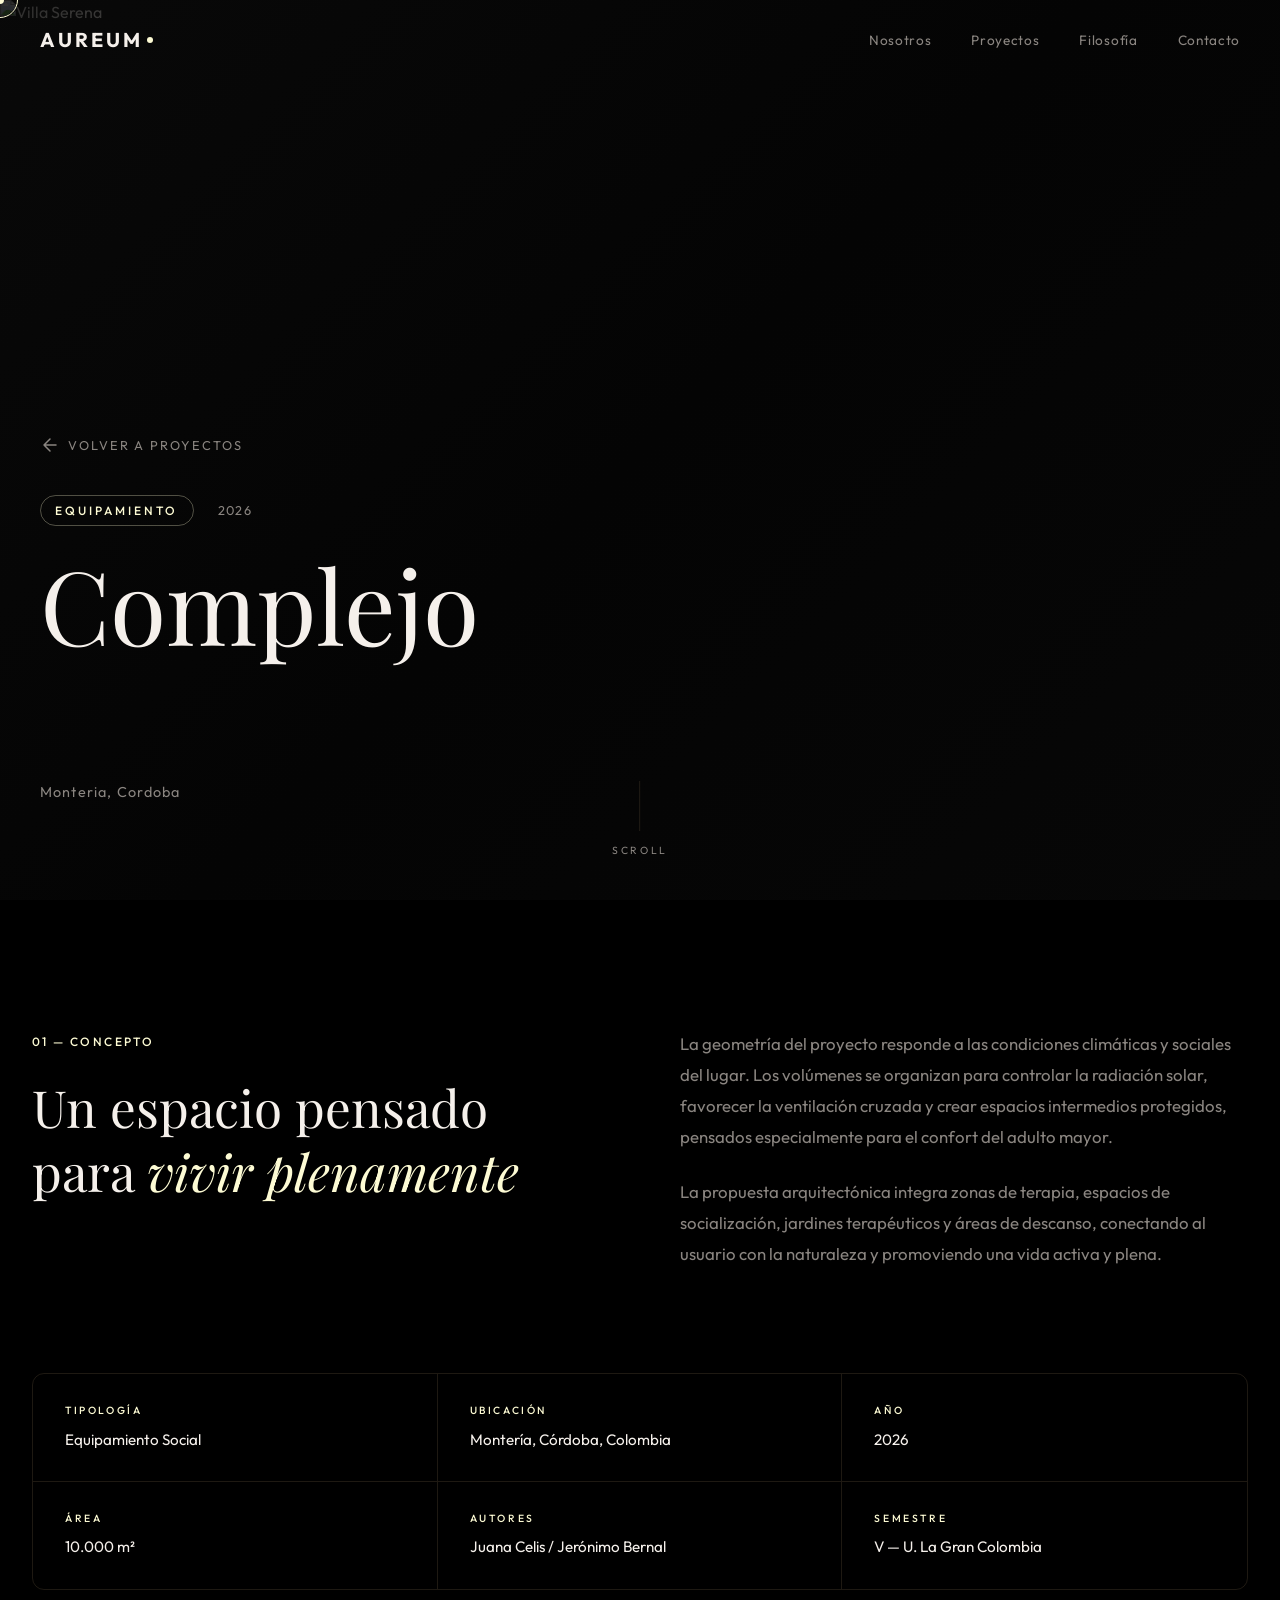
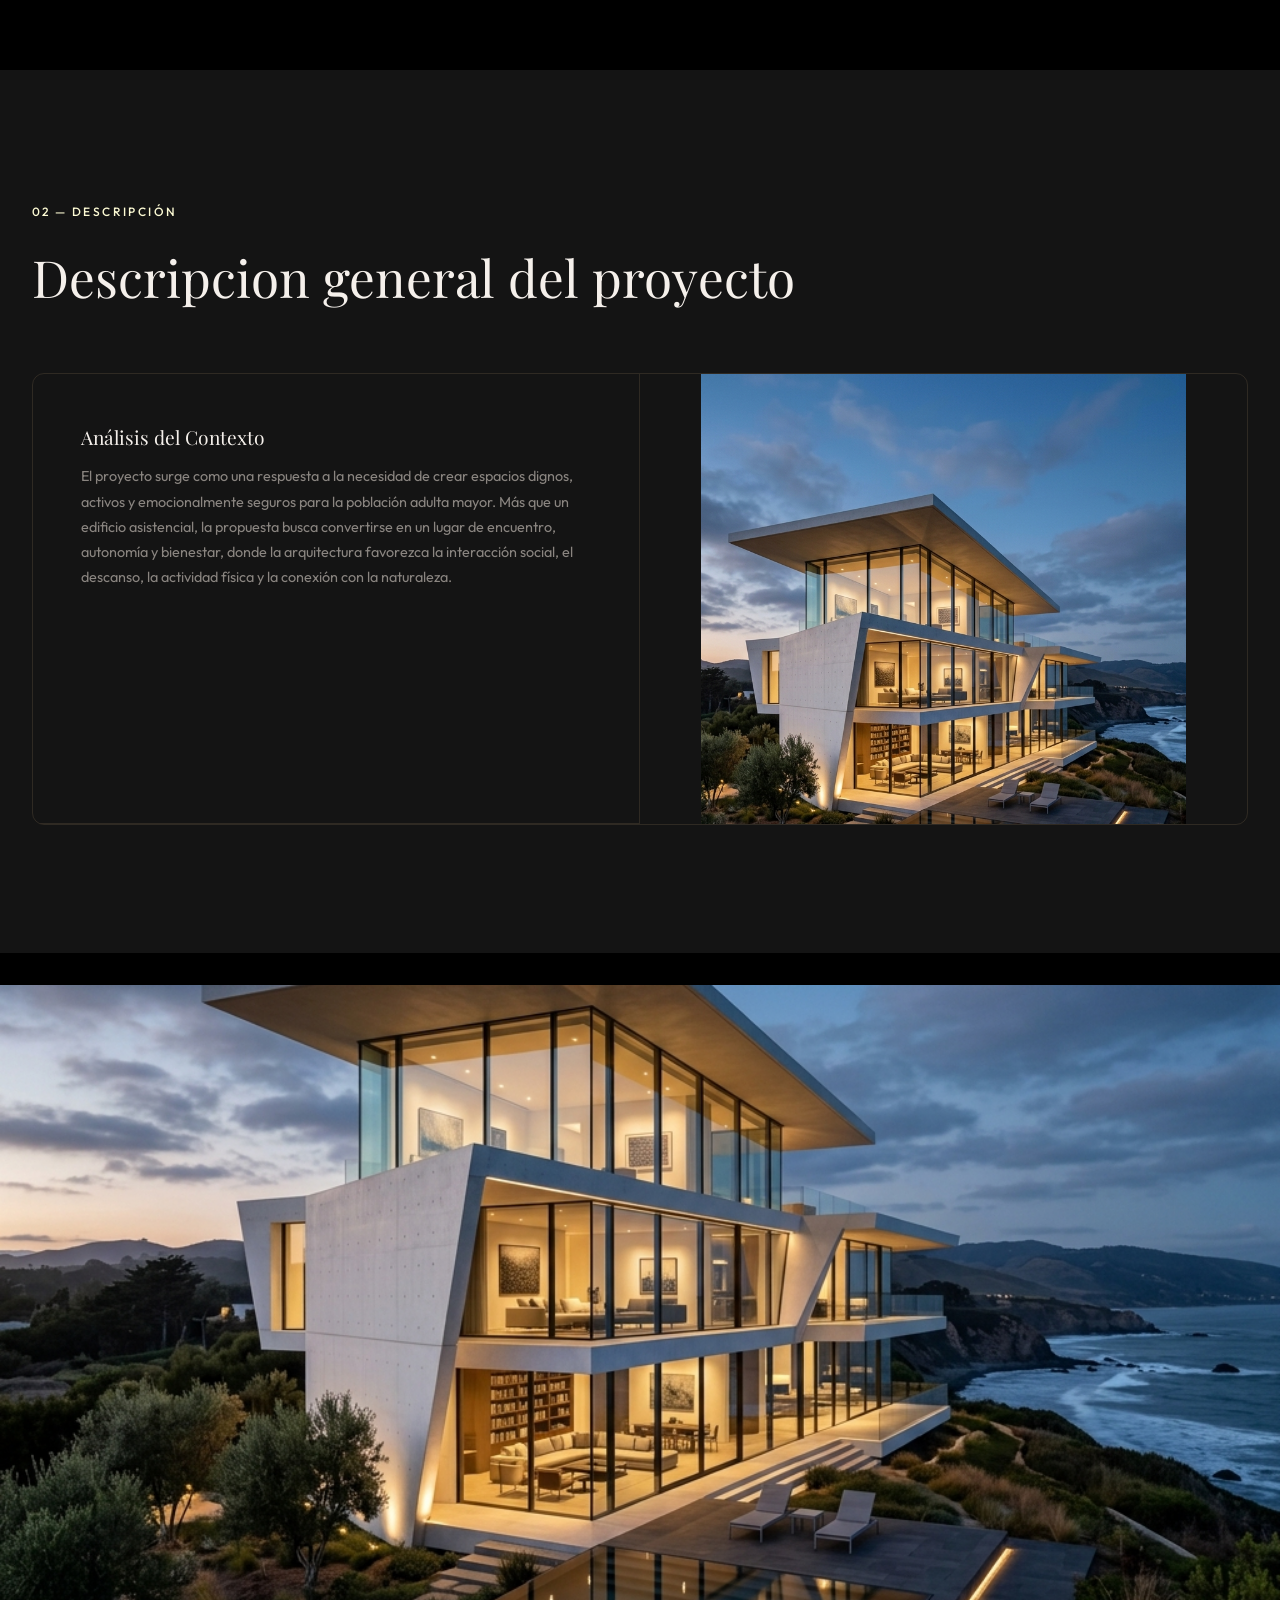
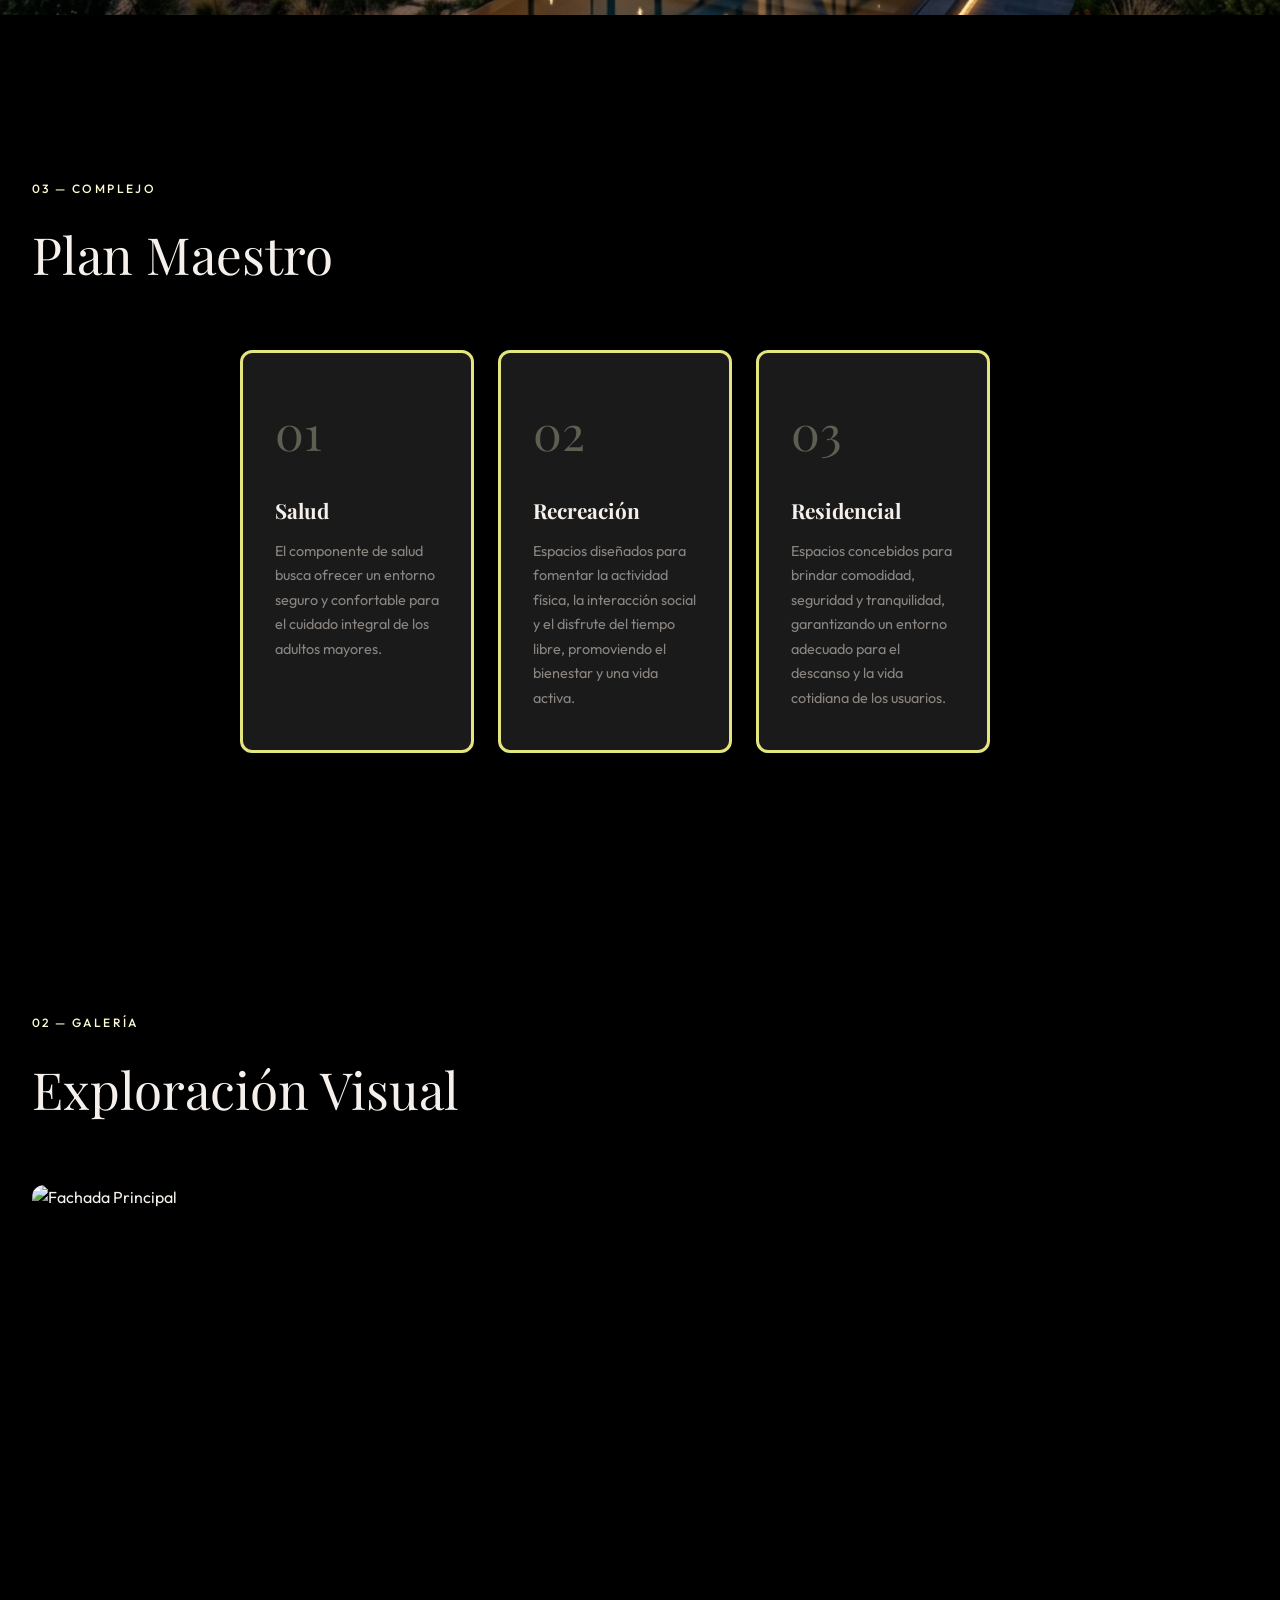
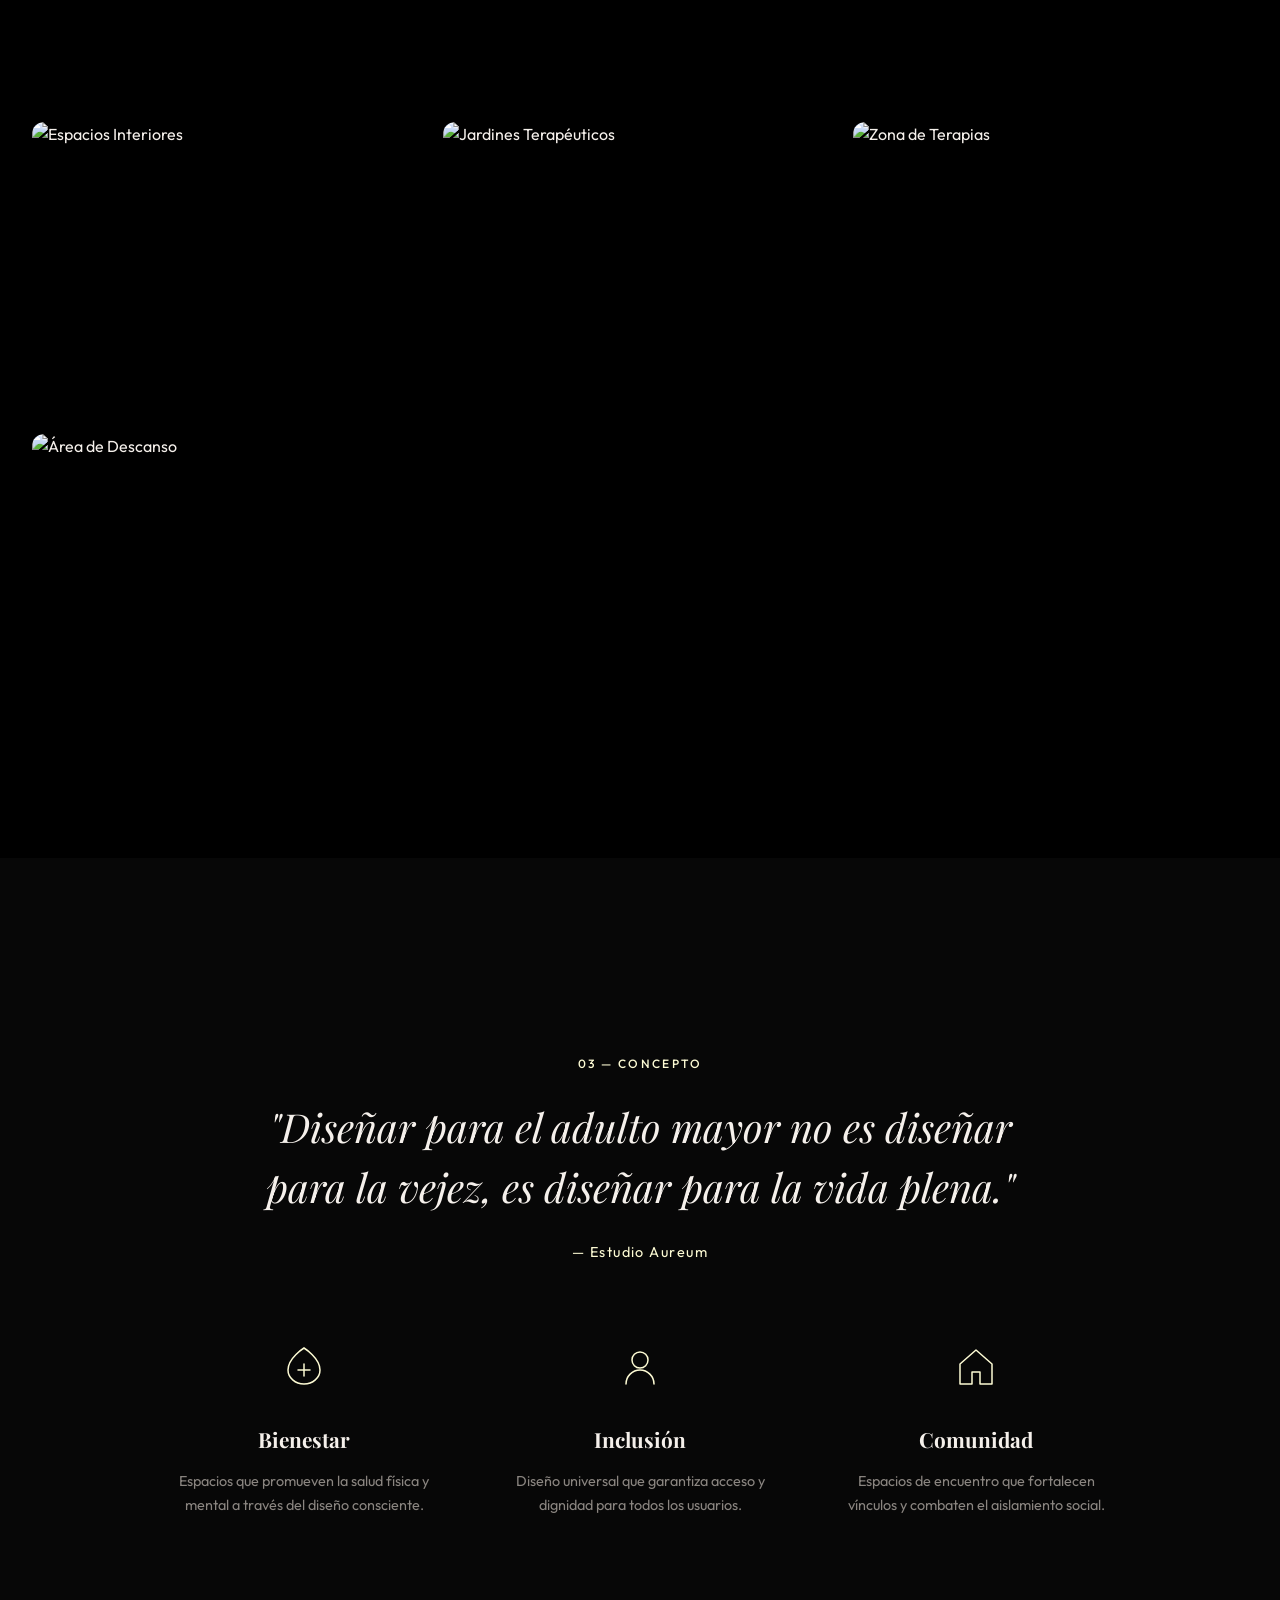
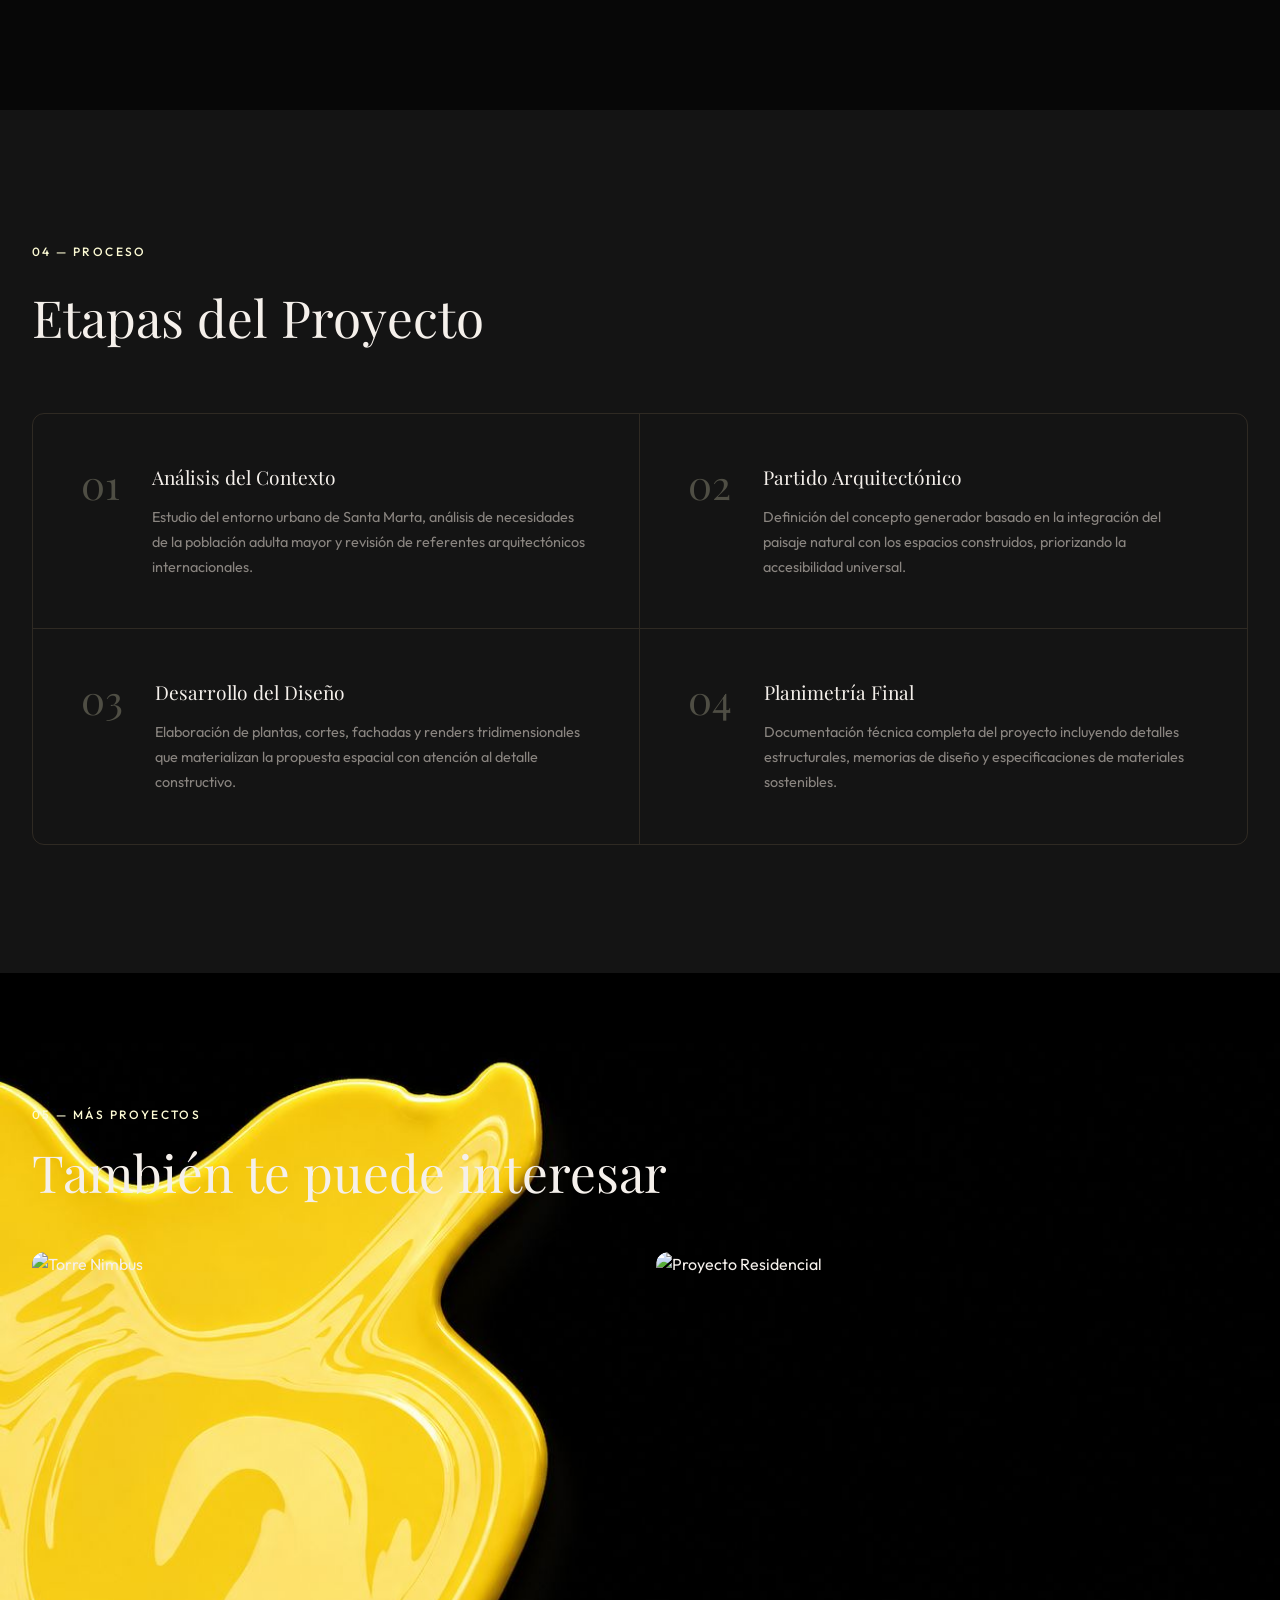
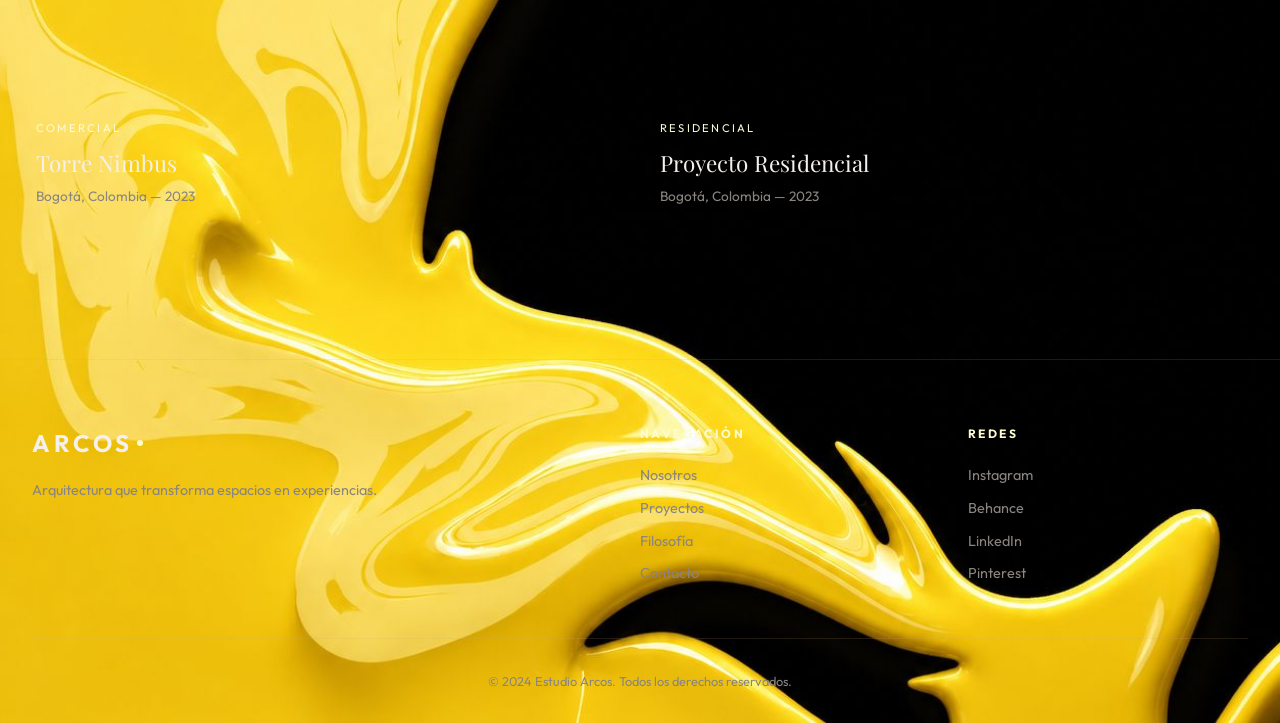
==== proyecto-adulto-mayor.html @ 73c012fa "Se actualizo el portafolio" ====
<!DOCTYPE html>
<html lang="es">

<head>
    <meta charset="UTF-8">
    <meta name="viewport" content="width=device-width, initial-scale=1.0">
    <meta name="description"
        content="AUREUM — Complejo para el Adulto Mayor en Santa Marta, Colombia. Un proyecto de equipamiento que integra bienestar, terapia y calidad de vida.">
    <title>Complejo Para EL Adulto Mayor</title>
    <link rel="preconnect" href="https://fonts.googleapis.com">
    <link rel="preconnect" href="https://fonts.gstatic.com" crossorigin>
    <link
        href="https://fonts.googleapis.com/css2?family=Outfit:wght@300;400;500;600;700&family=Playfair+Display:ital,wght@0,400;0,700;1,400&display=swap"
        rel="stylesheet">
    <link rel="stylesheet" href="styles.css">
    <link rel="stylesheet" href="project-page.css">
</head>

<body>

    <!-- Cursor personalizado -->
    <div class="cursor" id="cursor"></div>
    <div class="cursor-follower" id="cursor-follower"></div>

    <!-- Loader -->
    <div class="loader" id="loader">
        <div class="loader-inner">
            <div class="loader-line"></div>
            <span class="loader-text">AUREUM</span>
        </div>
    </div>

    <!-- Navegación -->
    <nav class="navbar" id="navbar">
        <a href="index.html" class="nav-logo">
            <span class="logo-text">AUREUM</span>
            <span class="logo-dot"></span>
        </a>
        <ul class="nav-links">
            <li><a href="index.html#about" class="nav-link">Nosotros</a></li>
            <li><a href="index.html#projects" class="nav-link">Proyectos</a></li>
            <li><a href="index.html#philosophy" class="nav-link">Filosofía</a></li>
            <li><a href="index.html#contact" class="nav-link">Contacto</a></li>
        </ul>
        <button class="nav-menu-btn" id="menu-btn" aria-label="Abrir menú">
            <span></span>
            <span></span>
            <span></span>
        </button>
    </nav>

    <!-- Menú móvil -->
    <div class="mobile-menu" id="mobile-menu">
        <ul class="mobile-links">
            <li><a href="index.html#about" class="mobile-link">Nosotros</a></li>
            <li><a href="index.html#projects" class="mobile-link">Proyectos</a></li>
            <li><a href="index.html#philosophy" class="mobile-link">Filosofía</a></li>
            <li><a href="index.html#contact" class="mobile-link">Contacto</a></li>
        </ul>
    </div>

    <!-- Project Hero -->
    <section class="project-hero">
        <div class="project-hero-bg">
            <img src="https://images.unsplash.com/photo-1600585154340-be6161a56a0c?w=1920&q=80" alt="Villa Serena"
                class="project-hero-img">
            <div class="project-hero-overlay"></div>
        </div>
        <div class="project-hero-content">
            <a href="index.html#projects" class="project-back-link anim-reveal">
                <svg width="20" height="20" viewBox="0 0 20 20" fill="none">
                    <path d="M16 10H4M4 10L10 4M4 10L10 16" stroke="currentColor" stroke-width="1.5"
                        stroke-linecap="round" stroke-linejoin="round" />
                </svg>
                Volver a Proyectos
            </a>
            <div class="project-hero-meta anim-reveal">
                <span class="project-hero-category">Equipamiento</span>
                <span class="project-hero-year">2026</span>
            </div>
            <h1 class="project-hero-title">
                <span class="anim-reveal-word">Complejo</span>
                <span class="anim-reveal-word italic">Para el</span>
                <span class="anim-reveal-word italic">Adulto Mayor</span>
            </h1>
            <p class="project-hero-location anim-reveal">Monteria, Cordoba</p>
        </div>
        <div class="hero-scroll-indicator">
            <div class="scroll-line"></div>
            <span>Scroll</span>
        </div>
    </section>

    <!-- Project Overview -->
    <section class="project-overview">
        <div class="container">
            <div class="project-overview-grid">
                <div class="project-overview-left anim-slide-up">
                    <span class="section-tag">01 — Concepto</span>
                    <h2 class="section-title">Un espacio pensado para <em>vivir plenamente</em></h2>
                </div>
                <div class="project-overview-right anim-slide-up">
                    <p class="project-desc">
                        La geometría del proyecto responde a las condiciones climáticas y sociales del lugar.
                        Los volúmenes se organizan para controlar la radiación solar,
                        favorecer la ventilación cruzada y crear espacios intermedios protegidos,
                        pensados especialmente para el confort del adulto mayor.
                    </p>
                    <p class="project-desc">
                        La propuesta arquitectónica integra zonas de terapia, espacios de socialización,
                        jardines terapéuticos y áreas de descanso, conectando al usuario con la naturaleza
                        y promoviendo una vida activa y plena.
                    </p>
                </div>
            </div>

            <!-- Project Data -->
            <div class="project-data anim-slide-up">
                <div class="project-data-item">
                    <span class="project-data-label">Tipología</span>
                    <span class="project-data-value">Equipamiento Social</span>
                </div>
                <div class="project-data-item">
                    <span class="project-data-label">Ubicación</span>
                    <span class="project-data-value">Montería, Córdoba, Colombia</span>
                </div>
                <div class="project-data-item">
                    <span class="project-data-label">Año</span>
                    <span class="project-data-value">2026</span>
                </div>
                <div class="project-data-item">
                    <span class="project-data-label">Área</span>
                    <span class="project-data-value">10.000 m²</span>
                </div>
                <div class="project-data-item">
                    <span class="project-data-label">Autores</span>
                    <span class="project-data-value">Juana Celis / Jerónimo Bernal</span>
                </div>
                <div class="project-data-item">
                    <span class="project-data-label">Semestre</span>
                    <span class="project-data-value">V — U. La Gran Colombia</span>
                </div>
            </div>
        </div>
    </section>

    <!-- Descripcion general del proyecto -->
    <section class="project-process">
        <div class="container">
            <span class="section-tag anim-slide-up">02 — Descripción</span>
            <h2 class="section-title anim-slide-up">Descripcion general del proyecto</h2>
            <div class="process-timeline">
                <div class="process-step anim-slide-up">
                    <div class="process-step-content">
                        <h3>Análisis del Contexto</h3>
                        <p>El proyecto surge como una respuesta a la necesidad de crear espacios dignos,
                            activos y emocionalmente seguros para la población adulta mayor. Más que un edificio
                            asistencial,
                            la propuesta busca convertirse en un lugar de encuentro, autonomía y bienestar,
                            donde la arquitectura favorezca la interacción social, el descanso,
                            la actividad física y la conexión con la naturaleza.</p>
                    </div>
                </div>
                <section class="project-fullwidth anim-scale-in" style="width: 80%; height: 450px; margin: auto;">
                    <img src="img/hero.png" alt="Villa Serena — Vista General" class="project-fullwidth-img">
                </section>
            </div>
    </section>

    <!-- Main Project Image -->
    <section class="project-fullwidth anim-scale-in">
        <img src="img/hero.png" alt="Villa Serena — Vista General" class="project-fullwidth-img">
    </section>

     <!-- Horizontal Scroll Showcase -->
    <section class="showcase" id="showcase">
        <div class="container">
            <span class="section-tag anim-slide-up">03 — Complejo</span>
            <h2 class="section-title anim-slide-up">Plan Maestro</h2>
        </div>
        <div class="showcase-track">
            <div class="showcase-card anim-slide-up">
                <div class="showcase-number">01</div>
                <h3>Salud</h3>
                <p>El componente de salud busca ofrecer un entorno seguro y confortable para el cuidado integral de los adultos mayores.</p>
            </div>
            <div class="showcase-card anim-slide-up">
                <div class="showcase-number">02</div>
                <h3>Recreación</h3>
                <p>Espacios diseñados para fomentar la actividad física, la interacción social y el disfrute del tiempo libre, promoviendo el bienestar y una vida activa.</p>
            </div>
            <div class="showcase-card anim-slide-up">
                <div class="showcase-number">03</div>
                <h3>Residencial</h3>
                <p>Espacios concebidos para brindar comodidad, seguridad y tranquilidad, garantizando un entorno adecuado para el descanso y la vida cotidiana de los usuarios.</p>
            </div>
        </div>
    </section>

    <!-- Project Gallery -->
    <section class="project-gallery">
        <div class="container">
            <span class="section-tag anim-slide-up">02 — Galería</span>
            <h2 class="section-title anim-slide-up">Exploración Visual</h2>
        </div>
        <div class="gallery-grid">
            <div class="gallery-item gallery-item--wide anim-scale-in">
                <img src="https://images.unsplash.com/photo-1600585154340-be6161a56a0c?w=1200&q=80"
                    alt="Fachada Principal" loading="lazy">
                <div class="gallery-caption">Fachada Principal</div>
            </div>
            <div class="gallery-item anim-scale-in">
                <img src="https://images.unsplash.com/photo-1586023492125-27b2c045efd7?w=800&q=80"
                    alt="Espacios Interiores" loading="lazy">
                <div class="gallery-caption">Espacios Interiores</div>
            </div>
            <div class="gallery-item anim-scale-in">
                <img src="https://images.unsplash.com/photo-1565182999561-18d7dc61c393?w=800&q=80"
                    alt="Jardines Terapéuticos" loading="lazy">
                <div class="gallery-caption">Jardines Terapéuticos</div>
            </div>
            <div class="gallery-item anim-scale-in">
                <img src="https://images.unsplash.com/photo-1618221195710-dd6b41faaea6?w=800&q=80"
                    alt="Zona de Terapias" loading="lazy">
                <div class="gallery-caption">Zona de Terapias</div>
            </div>
            <div class="gallery-item anim-scale-in">
                <img src="https://images.unsplash.com/photo-1512917774080-9991f1c4c750?w=800&q=80"
                    alt="Área de Descanso" loading="lazy">
                <div class="gallery-caption">Área de Descanso</div>
            </div>
        </div>
    </section>

    <!-- Project Philosophy -->
    <section class="project-philosophy">
        <div class="parallax-bg">
            <img src="https://images.unsplash.com/photo-1600607687939-ce8a6c25118c?w=1600&q=80"
                alt="Ambiente arquitectónico" class="parallax-img">
        </div>
        <div class="philosophy-overlay"></div>
        <div class="container philosophy-content">
            <span class="section-tag light anim-slide-up">03 — Concepto</span>
            <blockquote class="philosophy-quote anim-slide-up">
                "Diseñar para el adulto mayor no es diseñar para la vejez, es diseñar para la <em>vida plena</em>."
            </blockquote>
            <p class="philosophy-author anim-slide-up">— Estudio Aureum</p>

            <div class="philosophy-pillars">
                <div class="pillar anim-slide-up">
                    <div class="pillar-icon">
                        <svg width="48" height="48" viewBox="0 0 48 48" fill="none" xmlns="http://www.w3.org/2000/svg">
                            <path d="M24 4C24 4 8 14 8 26C8 33.7 15.2 40 24 40C32.8 40 40 33.7 40 26C40 14 24 4 24 4Z"
                                stroke="currentColor" stroke-width="1.5" />
                            <path d="M24 20V32M18 26H30" stroke="currentColor" stroke-width="1.5"
                                stroke-linecap="round" />
                        </svg>
                    </div>
                    <h3>Bienestar</h3>
                    <p>Espacios que promueven la salud física y mental a través del diseño consciente.</p>
                </div>
                <div class="pillar anim-slide-up">
                    <div class="pillar-icon">
                        <svg width="48" height="48" viewBox="0 0 48 48" fill="none" xmlns="http://www.w3.org/2000/svg">
                            <circle cx="24" cy="16" r="8" stroke="currentColor" stroke-width="1.5" />
                            <path d="M10 40C10 32.3 16.3 26 24 26C31.7 26 38 32.3 38 40" stroke="currentColor"
                                stroke-width="1.5" stroke-linecap="round" />
                        </svg>
                    </div>
                    <h3>Inclusión</h3>
                    <p>Diseño universal que garantiza acceso y dignidad para todos los usuarios.</p>
                </div>
                <div class="pillar anim-slide-up">
                    <div class="pillar-icon">
                        <svg width="48" height="48" viewBox="0 0 48 48" fill="none" xmlns="http://www.w3.org/2000/svg">
                            <path d="M24 6L8 20V40H20V28H28V40H40V20L24 6Z" stroke="currentColor" stroke-width="1.5"
                                stroke-linejoin="round" />
                        </svg>
                    </div>
                    <h3>Comunidad</h3>
                    <p>Espacios de encuentro que fortalecen vínculos y combaten el aislamiento social.</p>
                </div>
            </div>
        </div>
    </section>

    <!-- Project Process -->
    <section class="project-process">
        <div class="container">
            <span class="section-tag anim-slide-up">04 — Proceso</span>
            <h2 class="section-title anim-slide-up">Etapas del Proyecto</h2>
            <div class="process-timeline">
                <div class="process-step anim-slide-up">
                    <div class="process-step-number">01</div>
                    <div class="process-step-content">
                        <h3>Análisis del Contexto</h3>
                        <p>Estudio del entorno urbano de Santa Marta, análisis de necesidades de la población adulta
                            mayor y revisión de referentes arquitectónicos internacionales.</p>
                    </div>
                </div>
                <div class="process-step anim-slide-up">
                    <div class="process-step-number">02</div>
                    <div class="process-step-content">
                        <h3>Partido Arquitectónico</h3>
                        <p>Definición del concepto generador basado en la integración del paisaje natural con los
                            espacios construidos, priorizando la accesibilidad universal.</p>
                    </div>
                </div>
                <div class="process-step anim-slide-up">
                    <div class="process-step-number">03</div>
                    <div class="process-step-content">
                        <h3>Desarrollo del Diseño</h3>
                        <p>Elaboración de plantas, cortes, fachadas y renders tridimensionales que materializan la
                            propuesta espacial con atención al detalle constructivo.</p>
                    </div>
                </div>
                <div class="process-step anim-slide-up">
                    <div class="process-step-number">04</div>
                    <div class="process-step-content">
                        <h3>Planimetría Final</h3>
                        <p>Documentación técnica completa del proyecto incluyendo detalles estructurales, memorias de
                            diseño y especificaciones de materiales sostenibles.</p>
                    </div>
                </div>
            </div>
        </div>
    </section>

    <!-- Other Projects -->
    <section class="other-projects">
        <div class="container">
            <span class="section-tag anim-slide-up">05 — Más Proyectos</span>
            <h2 class="section-title anim-slide-up">También te puede interesar</h2>
            <div class="projects-grid">
                <article class="project-card anim-scale-in">
                    <div class="project-img-wrapper">
                        <img src="https://images.unsplash.com/photo-1486406146926-c627a92ad1ab?w=800&q=80"
                            alt="Torre Nimbus" class="project-img" loading="lazy">
                        <div class="project-overlay">
                            <a href="proyecto-planimetria.html">
                                <span class="project-view">Ver Proyecto →</span>
                            </a>
                        </div>
                    </div>
                    <div class="project-info">
                        <span class="project-category">Comercial</span>
                        <h3 class="project-name">Torre Nimbus</h3>
                        <p class="project-location">Bogotá, Colombia — 2023</p>
                    </div>
                </article>
                <article class="project-card anim-scale-in">
                    <div class="project-img-wrapper">
                        <img src="https://images.unsplash.com/photo-1486406146926-c627a92ad1ab?w=800&q=80"
                            alt="Proyecto Residencial" class="project-img" loading="lazy">
                        <div class="project-overlay">
                            <a href="proyecto-torre-nimbus.html">
                                <span class="project-view">Ver Proyecto →</span>
                            </a>
                        </div>
                    </div>
                    <div class="project-info">
                        <span class="project-category">Residencial</span>
                        <h3 class="project-name">Proyecto Residencial</h3>
                        <p class="project-location">Bogotá, Colombia — 2023</p>
                    </div>
                </article>
            </div>
        </div>
    </section>

    <!-- Footer -->
    <footer class="footer">
        <div class="container">
            <div class="footer-grid">
                <div class="footer-brand">
                    <span class="footer-logo">ARCOS<span class="logo-dot"></span></span>
                    <p class="footer-tagline">Arquitectura que transforma espacios en experiencias.</p>
                </div>
                <div class="footer-links-group">
                    <h4>Navegación</h4>
                    <a href="index.html#about">Nosotros</a>
                    <a href="index.html#projects">Proyectos</a>
                    <a href="index.html#philosophy">Filosofía</a>
                    <a href="index.html#contact">Contacto</a>
                </div>
                <div class="footer-links-group">
                    <h4>Redes</h4>
                    <a href="#" target="_blank">Instagram</a>
                    <a href="#" target="_blank">Behance</a>
                    <a href="#" target="_blank">LinkedIn</a>
                    <a href="#" target="_blank">Pinterest</a>
                </div>
            </div>
            <div class="footer-bottom">
                <p>&copy; 2024 Estudio Arcos. Todos los derechos reservados.</p>
            </div>
        </div>
    </footer>

    <script src="project-page.js"></script>
</body>

</html>
---- styles.css ----
/* ========== RESET & BASE ========== */
*, *::before, *::after { margin: 0; padding: 0; box-sizing: border-box; }

:root {
    --bg: #0a0a0a;
    --bg-light: #141414;
    --bg-card: #1a1a1a;
    --text: #f5f0eb;
    --text-muted: #8a8580;
    --accent: #fdfbd4;
    --accent-light: #fdfbd4;
    --border: rgba(200,168,124,0.15);
    --radius: 12px;
    --font: 'Outfit', sans-serif;
    --font-display: 'Playfair Display', serif;
    --transition: 0.4s cubic-bezier(0.25, 0.46, 0.45, 0.94);
}

html { scroll-behavior: smooth; font-size: 16px; }
body {
    font-family: var(--font);
    background-color: #000;
    background-image: url('../img/bg-yellow.jpeg');
    background-repeat: no-repeat;
    background-position: left bottom;
    background-size: contain;

    color: var(--text);
    overflow-x: hidden;
    cursor: none;
    line-height: 1.6;
}

a { text-decoration: none; color: inherit; }
img { display: block; max-width: 100%; }
button { cursor: none; border: none; background: none; font-family: var(--font); }
input, select, textarea { font-family: var(--font); }

.container { max-width: 1320px; margin: 0 auto; padding: 0 2rem; }

/* ========== CUSTOM CURSOR ========== */
.cursor {
    width: 8px; height: 8px;
    background: var(--accent);
    border-radius: 50%;
    position: fixed; top: 0; left: 0;
    pointer-events: none; z-index: 10000;
    transform: translate(-50%, -50%);
    transition: width 0.2s, height 0.2s, background 0.2s;
}
.cursor-follower {
    width: 36px; height: 36px;
    border: 1px solid var(--accent);
    border-radius: 50%;
    position: fixed; top: 0; left: 0;
    pointer-events: none; z-index: 9999;
    transform: translate(-50%, -50%);
    transition: width 0.3s, height 0.3s, border-color 0.3s;
}

/* ========== LOADER ========== */
.loader {
    position: fixed; inset: 0; z-index: 9999;
    background: var(--bg);
    display: flex; align-items: center; justify-content: center;
    transition: opacity 0.6s, visibility 0.6s;
}
.loader.hidden { opacity: 0; visibility: hidden; pointer-events: none; }
.loader-inner { text-align: center; }
.loader-line {
    width: 120px; height: 2px; background: var(--bg-card);
    margin: 0 auto 1.5rem; border-radius: 2px; overflow: hidden;
    position: relative;
}
.loader-line::after {
    content: ''; position: absolute; inset: 0;
    background: var(--accent);
    animation: loader-progress 1.8s ease-in-out forwards;
}
@keyframes loader-progress { from { width: 0; } to { width: 100%; } }
.loader-text {
    font-size: 0.75rem; letter-spacing: 0.3em;
    color: var(--text-muted); font-weight: 500;
}

/* ========== NAVBAR ========== */
.navbar {
    position: fixed; top: 0; left: 0; right: 0;
    padding: 1.5rem 2.5rem;
    display: flex; align-items: center; justify-content: space-between;
    z-index: 1000;
    transition: background 0.4s, padding 0.4s, backdrop-filter 0.4s;
}
.navbar.scrolled {
    background: rgba(10,10,10,0.85);
    backdrop-filter: blur(20px);
    padding: 1rem 2.5rem;
    border-bottom: 1px solid var(--border);
}
.nav-logo { display: flex; align-items: center; gap: 4px; }
.logo-text { font-size: 1.25rem; font-weight: 700; letter-spacing: 0.15em; }
.logo-dot {
    width: 6px; height: 6px; background: var(--accent);
    border-radius: 50%; display: inline-block;
}
.nav-links { display: flex; gap: 2.5rem; list-style: none; }
.nav-link {
    font-size: 0.85rem; font-weight: 400;
    letter-spacing: 0.05em; color: var(--text-muted);
    transition: color var(--transition);
    position: relative;
}
.nav-link::after {
    content: ''; position: absolute; bottom: -4px; left: 0;
    width: 0; height: 1px; background: var(--accent);
    transition: width var(--transition);
}
.nav-link:hover { color: var(--text); }
.nav-link:hover::after { width: 100%; }

.nav-menu-btn {
    display: none; flex-direction: column; gap: 5px;
    padding: 4px; z-index: 1001;
}
.nav-menu-btn span {
    width: 24px; height: 1.5px; background: var(--text);
    transition: var(--transition);
}
.nav-menu-btn.active span:nth-child(1) { transform: rotate(45deg) translate(4px, 5px); }
.nav-menu-btn.active span:nth-child(2) { opacity: 0; }
.nav-menu-btn.active span:nth-child(3) { transform: rotate(-45deg) translate(4px, -5px); }

.mobile-menu {
    position: fixed; inset: 0; z-index: 999;
    background: rgba(10,10,10,0.97);
    display: flex; align-items: center; justify-content: center;
    opacity: 0; visibility: hidden;
    transition: opacity 0.5s, visibility 0.5s;
}
.mobile-menu.active { opacity: 1; visibility: visible; }
.mobile-links { list-style: none; text-align: center; }
.mobile-link {
    font-family: var(--font-display);
    font-size: 2.5rem; display: block; padding: 0.5rem 0;
    color: var(--text-muted);
    transition: color var(--transition);
}
.mobile-link:hover { color: var(--accent); }

/* ========== HERO — CINEMATIC VIDEO ANIMATION ========== */
.hero {
    position: relative; height: 100vh; min-height: 700px;
    display: flex; align-items: center; justify-content: center;
    overflow: hidden;
}
.hero-bg { position: absolute; inset: 0; }

/* Slideshow layer */
.hero-slideshow { position: absolute; inset: 0; }
.hero-slide {
    position: absolute;
    inset: 0;

    opacity: 0;

    overflow: hidden;

    transition: opacity 1.5s ease-in-out;

    will-change: opacity;
}

.hero-slide.active {
    opacity: 1;
}

.hero-slide img {
    width: 100%;
    height: 100%;
    object-fit: cover;
    display: block;
    backface-visibility: hidden;
    /* Ken Burns is driven entirely by JS setting inline transform.
       The transition smoothly interpolates — no keyframe jumps. */
    transition: transform 6s ease-in-out;
    transform: scale(1.05);  /* safe resting state, slightly zoomed so cover fills */
}

/* Dark gradient overlay */
.hero-overlay {
    position: absolute; inset: 0; z-index: 1;
    background:
        linear-gradient(180deg,
            rgba(10,10,10,0.55) 0%,
            rgba(10,10,10,0.25) 40%,
            rgba(10,10,10,0.45) 70%,
            rgba(10,10,10,0.85) 100%
        );
}

/* Cinematic letterbox bars */
.hero-cine-bar {
    position: absolute; left: 0; right: 0;
    height: 6vh; z-index: 2;
    background: var(--bg);
}
.hero-cine-bar--top    { top: 0; }
.hero-cine-bar--bottom { bottom: 0; }

/* Film grain overlay */
.hero-grain {
    position: absolute; inset: 0; z-index: 2;
    opacity: 0.04; pointer-events: none;
    background-image: url("data:image/svg+xml,%3Csvg viewBox='0 0 256 256' xmlns='http://www.w3.org/2000/svg'%3E%3Cfilter id='noise'%3E%3CfeTurbulence type='fractalNoise' baseFrequency='0.85' numOctaves='4' stitchTiles='stitch'/%3E%3C/filter%3E%3Crect width='100%25' height='100%25' filter='url(%23noise)'/%3E%3C/svg%3E");
    background-repeat: repeat;
    animation: hero-grain-shift 0.3s steps(4) infinite;
}
@keyframes hero-grain-shift {
    0%   { transform: translate(0, 0); }
    25%  { transform: translate(-2px, 2px); }
    50%  { transform: translate(2px, -2px); }
    75%  { transform: translate(-1px, -1px); }
    100% { transform: translate(1px, 1px); }
}

/* Slide progress indicator */
.hero-progress {
    position: absolute; right: 2.5rem; top: 50%;
    transform: translateY(-50%);
    z-index: 5;
    display: flex; flex-direction: column; align-items: center; gap: 1rem;
}
.hero-progress-track {
    width: 2px; height: 80px;
    background: rgba(255,255,255,0.15);
    border-radius: 2px; overflow: hidden;
    position: relative;
}
.hero-progress-fill {
    position: absolute; top: 0; left: 0;
    width: 100%; height: 0%;
    background: var(--accent);
    border-radius: 2px;
    transition: height 0.1s linear;
}
.hero-slide-counter {
    display: flex; flex-direction: column; align-items: center;
    font-size: 0.7rem; letter-spacing: 0.15em;
    color: var(--text-muted); font-weight: 500;
    font-variant-numeric: tabular-nums;
}
.hero-slide-current {
    color: var(--accent); font-size: 0.85rem; font-weight: 600;
}
.hero-slide-sep { opacity: 0.4; }

/* Content layer */
.hero-content {
    position: relative; z-index: 3;
    text-align: center; padding: 0 2rem;
}
.hero-subtitle {
    font-size: 0.8rem; letter-spacing: 0.35em;
    text-transform: uppercase; color: var(--accent);
    margin-bottom: 1.5rem; font-weight: 500;
}
.hero-title {
    font-family: var(--font-display);
    font-size: clamp(2.8rem, 7vw, 6rem);
    font-weight: 400; line-height: 1.15;
    margin-bottom: 2.5rem;
    text-shadow: 0 2px 30px rgba(0,0,0,0.4);
}
.hero-title .italic { font-style: italic; color: var(--accent); }
.hero-cta { margin-top: 1rem; }

.btn-primary {
    display: inline-block;
    padding: 1rem 2.5rem;
    border: 1px solid var(--accent);
    color: var(--accent);
    font-size: 0.85rem;
    letter-spacing: 0.15em;
    text-transform: uppercase;
    font-weight: 500;
    border-radius: 0;
    transition: background var(--transition), color var(--transition);
}
.btn-primary:hover {
    background: var(--accent);
    color: var(--bg);
}

.hero-scroll-indicator {
    position: absolute; bottom: 2.5rem; left: 50%;
    transform: translateX(-50%);
    display: flex; flex-direction: column; align-items: center; gap: 0.75rem;
    z-index: 3;
}
.hero-scroll-indicator span {
    font-size: 0.65rem; letter-spacing: 0.25em;
    text-transform: uppercase; color: var(--text-muted);
}
.scroll-line {
    width: 1px; height: 50px; background: var(--border);
    position: relative; overflow: hidden;
}
.scroll-line::after {
    content: ''; position: absolute; top: -100%;
    width: 100%; height: 100%; background: var(--accent);
    animation: scroll-anim 2s ease-in-out infinite;
}
@keyframes scroll-anim { 0% { top: -100%; } 100% { top: 100%; } }

/* ========== ABOUT ========== */
.about { padding: 10rem 0 6rem; }
.about-grid { display: grid; grid-template-columns: 1fr 1fr; gap: 4rem; align-items: start; }
.section-tag {
    display: inline-block;
    font-size: 0.75rem; letter-spacing: 0.2em;
    text-transform: uppercase; color: var(--accent);
    margin-bottom: 1.5rem; font-weight: 500;
}
.section-title {
    font-family: var(--font-display);
    font-size: clamp(2rem, 4vw, 3.2rem);
    font-weight: 400; line-height: 1.25;
}
.section-title em {
    font-style: italic; color: var(--accent);
}
.about-text {
    font-size: 1.05rem; line-height: 1.8;
    color: var(--text-muted); margin-bottom: 1.5rem;
}
.about-stats {
    display: flex; gap: 3rem; margin-top: 3rem;
    padding-top: 2.5rem; border-top: 1px solid var(--border);
}
.stat-number {
    font-family: var(--font-display);
    font-size: 2.5rem; color: var(--accent); display: block;
}
.stat-label { font-size: 0.8rem; color: var(--text-muted); letter-spacing: 0.05em; }

/* ========== MARQUEE ========== */
.marquee-section {
    padding: 3rem 0; border-top: 1px solid var(--border);
    border-bottom: 1px solid var(--border);
    overflow: hidden;
}
.marquee { display: flex; }
.marquee-content {
    display: flex; align-items: center; gap: 2rem;
    animation: marquee-scroll 25s linear infinite;
    white-space: nowrap;
    font-family: var(--font-display);
    font-size: 1.5rem; font-style: italic;
    color: var(--text-muted);
}
.marquee-dot { color: var(--accent); font-size: 0.6rem; }
@keyframes marquee-scroll { from { transform: translateX(0); } to { transform: translateX(-50%); } }

/* ========== PROJECTS ========== */
.projects { padding: 8rem 0; }
.projects-header { margin-bottom: 4rem; }
.projects-grid {
    display: grid;
    grid-template-columns: repeat(2, 1fr);
    gap: 2rem;
}
.project-card { position: relative; overflow: hidden; border-radius: var(--radius); }
.project-card.large { grid-column: span 2; }
.project-img-wrapper {
    position: relative; overflow: hidden;
    aspect-ratio: 4/3; border-radius: var(--radius);
}
.project-card.large .project-img-wrapper { aspect-ratio: 21/9; }
.project-img {
    width: 100%; height: 100%; object-fit: cover;
    transition: transform 0.8s cubic-bezier(0.25, 0.46, 0.45, 0.94);
}
.project-card:hover .project-img { transform: scale(1.08); }
.project-overlay {
    position: absolute; inset: 0;
    background: rgba(10,10,10,0.5);
    display: flex; align-items: center; justify-content: center;
    opacity: 0; transition: opacity var(--transition);
}
.project-card:hover .project-overlay { opacity: 1; }
.project-view {
    font-size: 0.85rem; letter-spacing: 0.15em;
    text-transform: uppercase; color: var(--accent);
    border: 1px solid var(--accent); padding: 0.75rem 1.5rem;
    transition: background var(--transition), color var(--transition);
}
.project-card:hover .project-view { background: var(--accent); color: var(--bg); }
.project-info { padding: 1.5rem 0.25rem; }
.project-category {
    font-size: 0.7rem; letter-spacing: 0.2em;
    text-transform: uppercase; color: var(--accent);
    margin-bottom: 0.5rem; display: block;
}
.project-name {
    font-family: var(--font-display);
    font-size: 1.4rem; font-weight: 400; margin-bottom: 0.25rem;
}
.project-location { font-size: 0.85rem; color: var(--text-muted); }

/* ========== PHILOSOPHY ========== */
.philosophy {
    position: relative; padding: 12rem 0;
    overflow: hidden; text-align: center;
}
.parallax-bg { position: absolute; inset: -20% 0; }
.parallax-img { width: 100%; height: 100%; object-fit: cover; }
.philosophy-overlay {
    position: absolute; inset: 0;
    background: rgba(10,10,10,0.78);
}
.philosophy-content { position: relative; z-index: 2; }
.section-tag.light { color: var(--accent-light); }
.philosophy-quote {
    font-family: var(--font-display);
    font-size: clamp(1.5rem, 3.5vw, 2.5rem);
    font-style: italic; line-height: 1.5;
    max-width: 800px; margin: 0 auto 1.5rem;
    color: var(--text);
}
.philosophy-author {
    font-size: 0.9rem; color: var(--accent); letter-spacing: 0.1em;
    margin-bottom: 5rem;
}
.philosophy-pillars {
    display: grid; grid-template-columns: repeat(3, 1fr); gap: 3rem;
    max-width: 960px; margin: 0 auto;
}
.pillar { text-align: center; }
.pillar-icon { color: var(--accent); margin-bottom: 1.5rem; }
.pillar h3 {
    font-family: var(--font-display);
    font-size: 1.3rem; margin-bottom: 0.75rem;
}
.pillar p { font-size: 0.9rem; color: var(--text-muted); line-height: 1.7; }

/* ========== SHOWCASE ========== */
.showcase { padding: 8rem 0; }
.showcase .section-title { margin-bottom: 4rem; }
.showcase-track {
    display: grid; grid-template-columns: repeat(4, 1fr);
    gap: 1.5rem; padding: 0 2rem;
    padding-left: 15rem;
    
}
.showcase-card {
    background: var(--bg-card);
    border: 3px solid ;
    border-radius: var(--radius);
    padding: 2.5rem 2rem;
    transition: transform var(--transition), border-color var(--transition);
    border-color: #e5e580;
}
.showcase-card:hover {
    transform: translateY(-8px);
    border-color: var(--accent);
}
.showcase-number {
    font-family: var(--font-display);
    font-size: 3rem; color: var(--accent);
    opacity: 0.3; margin-bottom: 1.5rem;
}
.showcase-card h3 {
    font-family: var(--font-display);
    font-size: 1.3rem; margin-bottom: 0.75rem;
}
.showcase-card p { font-size: 0.9rem; color: var(--text-muted); line-height: 1.7; }

/* ========== CONTACT ========== */
.contact { padding: 8rem 0; }
.contact-grid { display: grid; grid-template-columns: 1fr 1fr; gap: 5rem; }
.contact-title {
    font-family: var(--font-display);
    font-size: clamp(2rem, 4vw, 3rem);
    font-weight: 400; line-height: 1.2; margin-bottom: 1.5rem;
}
.contact-subtitle { font-size: 1rem; color: var(--text-muted); line-height: 1.7; margin-bottom: 3rem; }
.contact-info { display: flex; flex-direction: column; gap: 1.5rem; }
.contact-label {
    font-size: 0.7rem; letter-spacing: 0.2em;
    text-transform: uppercase; color: var(--accent);
    display: block; margin-bottom: 0.25rem;
}
.contact-value {
    font-size: 1rem; color: var(--text);
    transition: color var(--transition);
}
a.contact-value:hover { color: var(--accent); }

.contact-form { display: flex; flex-direction: column; gap: 1.5rem; }
.form-group label {
    display: block; font-size: 0.75rem;
    letter-spacing: 0.15em; text-transform: uppercase;
    color: var(--text-muted); margin-bottom: 0.5rem;
}
.form-group input,
.form-group select,
.form-group textarea {
    width: 100%; padding: 0.9rem 1rem;
    background: var(--bg-light);
    border: 1px solid var(--border);
    border-radius: 6px; color: var(--text);
    font-size: 0.95rem;
    transition: border-color var(--transition);
}
.form-group input:focus,
.form-group select:focus,
.form-group textarea:focus {
    outline: none; border-color: var(--accent);
}
.form-group textarea { resize: vertical; min-height: 100px; }

.btn-submit {
    display: inline-flex; align-items: center; gap: 0.75rem;
    padding: 1rem 2rem;
    background: var(--accent); color: var(--bg);
    font-size: 0.85rem; font-weight: 600;
    letter-spacing: 0.1em; text-transform: uppercase;
    border-radius: 6px;
    transition: background var(--transition), transform 0.2s;
    align-self: flex-start;
}
.btn-submit:hover { background: var(--accent-light); transform: translateY(-2px); }

/* ========== FOOTER ========== */
.footer {
    padding: 4rem 0 2rem;
    border-top: 1px solid var(--border);
}
.footer-grid {
    display: grid; grid-template-columns: 2fr 1fr 1fr;
    gap: 3rem; margin-bottom: 3rem;
}
.footer-logo {
    font-size: 1.5rem; font-weight: 700;
    letter-spacing: 0.15em; display: inline-flex; align-items: center; gap: 4px;
}
.footer-tagline { color: var(--text-muted); font-size: 0.9rem; margin-top: 1rem; }
.footer-links-group h4 {
    font-size: 0.75rem; letter-spacing: 0.2em;
    text-transform: uppercase; color: var(--accent);
    margin-bottom: 1rem;
}
.footer-links-group a {
    display: block; font-size: 0.9rem;
    color: var(--text-muted); padding: 0.3rem 0;
    transition: color var(--transition);
}
.footer-links-group a:hover { color: var(--text); }
.footer-bottom {
    border-top: 1px solid var(--border);
    padding-top: 2rem; text-align: center;
}
.footer-bottom p { font-size: 0.8rem; color: var(--text-muted); }

/* ========== ANIMATIONS ========== */
.anim-reveal, .anim-slide-up, .anim-scale-in {
    opacity: 0; transition: opacity 0.8s ease, transform 0.8s ease;
}
.anim-slide-up { transform: translateY(60px); }
.anim-scale-in { transform: scale(0.92) translateY(30px); }
.anim-reveal-word {
    display: inline-block; opacity: 0;
    transform: translateY(100%);
    transition: opacity 0.6s ease, transform 0.6s ease;
}
.anim-reveal.visible, .anim-slide-up.visible, .anim-scale-in.visible {
    opacity: 1; transform: none;
}
.anim-reveal-word.visible { opacity: 1; transform: translateY(0); }

/* ========== RESPONSIVE ========== */
@media (max-width: 1024px) {
    .showcase-track { grid-template-columns: repeat(2, 1fr); }
    .philosophy-pillars { grid-template-columns: repeat(3, 1fr); gap: 2rem; }
}
@media (max-width: 768px) {
    .cursor, .cursor-follower { display: none; }
    body { cursor: auto; }
    .nav-links { display: none; }
    .nav-menu-btn { display: flex; }
    .about-grid { grid-template-columns: 1fr; gap: 2rem; }
    .about-stats { flex-direction: column; gap: 1.5rem; }
    .projects-grid { grid-template-columns: 1fr; }
    .project-card.large { grid-column: span 1; }
    .project-card.large .project-img-wrapper { aspect-ratio: 4/3; }
    .philosophy-pillars { grid-template-columns: 1fr; gap: 2.5rem; }
    .showcase-track { grid-template-columns: 1fr; }
    .contact-grid { grid-template-columns: 1fr; gap: 3rem; }
    .footer-grid { grid-template-columns: 1fr; gap: 2rem; }
    .hero-title { font-size: clamp(2rem, 8vw, 3.5rem); }
    .hero-progress { display: none; }
    .hero-cine-bar { height: 3vh; }
}
---- project-page.css ----
/* ========== PROJECT PAGE SPECIFIC STYLES ========== */

/* ---- Project Hero ---- */
.project-hero {
    position: relative;
    height: 100vh;
    min-height: 600px;
    display: flex;
    align-items: flex-end;
    justify-content: flex-start;
    overflow: hidden;
}

.project-hero-bg {
    position: absolute;
    inset: 0;
}

.project-hero-img {
    width: 100%;
    height: 100%;
    object-fit: cover;
    transform: scale(1.05);
    transition: transform 8s ease-out;
}

.project-hero.loaded .project-hero-img {
    transform: scale(1);
}

.project-hero-overlay {
    position: absolute;
    inset: 0;
    background: linear-gradient(
        135deg,
        rgba(10, 10, 10, 0.85) 0%,
        rgba(10, 10, 10, 0.4) 50%,
        rgba(10, 10, 10, 0.7) 100%
    );
}

.project-hero-content {
    position: relative;
    z-index: 3;
    padding: 0 2.5rem 6rem;
    max-width: 900px;
}

.project-back-link {
    display: inline-flex;
    align-items: center;
    gap: 0.5rem;
    font-size: 0.8rem;
    letter-spacing: 0.15em;
    text-transform: uppercase;
    color: var(--text-muted);
    margin-bottom: 2.5rem;
    transition: color var(--transition);
}

.project-back-link:hover {
    color: var(--accent);
}

.project-hero-meta {
    display: flex;
    align-items: center;
    gap: 1.5rem;
    margin-bottom: 1.5rem;
}

.project-hero-category {
    font-size: 0.75rem;
    letter-spacing: 0.25em;
    text-transform: uppercase;
    color: var(--accent);
    font-weight: 500;
    border: 1px solid rgba(253, 251, 212, 0.3);
    padding: 0.3rem 0.9rem;
    border-radius: 30px;
}

.project-hero-year {
    font-size: 0.8rem;
    color: var(--text-muted);
    letter-spacing: 0.1em;
}

.project-hero-title {
    font-family: var(--font-display);
    font-size: clamp(3rem, 8vw, 7rem);
    font-weight: 400;
    line-height: 1.05;
    margin-bottom: 1rem;
}

.project-hero-title .italic {
    font-style: italic;
    color: var(--accent);
}

.project-hero-location {
    font-size: 0.9rem;
    color: var(--text-muted);
    letter-spacing: 0.08em;
}

/* ---- Project Overview ---- */
.project-overview {
    padding: 8rem 0 5rem;
}

.project-overview-grid {
    display: grid;
    grid-template-columns: 1fr 1fr;
    gap: 5rem;
    margin-bottom: 5rem;
    align-items: start;
}

.project-desc {
    font-size: 1.05rem;
    line-height: 1.85;
    color: var(--text-muted);
    margin-bottom: 1.5rem;
}

/* Project Data Cards */
.project-data {
    display: grid;
    grid-template-columns: repeat(3, 1fr);
    gap: 0;
    border: 1px solid var(--border);
    border-radius: var(--radius);
    overflow: hidden;
}

.project-data-item {
    padding: 1.8rem 2rem;
    border-right: 1px solid var(--border);
    border-bottom: 1px solid var(--border);
    transition: background var(--transition);
}

.project-data-item:hover {
    background: var(--bg-light);
}

.project-data-item:nth-child(3n) {
    border-right: none;
}

.project-data-item:nth-child(n+4) {
    border-bottom: none;
}

.project-data-label {
    display: block;
    font-size: 0.65rem;
    letter-spacing: 0.25em;
    text-transform: uppercase;
    color: var(--accent);
    margin-bottom: 0.5rem;
    font-weight: 500;
}

.project-data-value {
    display: block;
    font-size: 0.95rem;
    color: var(--text);
    font-weight: 400;
}

/* ---- Full Width Image ---- */
.project-fullwidth {
    width: 100%;
    overflow: hidden;
    margin: 2rem 0;
}

.project-fullwidth-img {
    width: 100%;
    height: 70vh;
    object-fit: cover;
    display: block;
    transition: transform 0.8s cubic-bezier(0.25, 0.46, 0.45, 0.94);
}

.project-fullwidth:hover .project-fullwidth-img {
    transform: scale(1.02);
}

/* ---- Gallery Grid ---- */
.project-gallery {
    padding: 8rem 0;
}

.project-gallery .container {
    margin-bottom: 4rem;
}

.gallery-grid {
    display: grid;
    grid-template-columns: repeat(3, 1fr);
    grid-template-rows: auto auto;
    gap: 1rem;
    padding: 0 2rem;
    max-width: 1400px;
    margin: 0 auto;
}

.gallery-item {
    position: relative;
    overflow: hidden;
    border-radius: var(--radius);
    aspect-ratio: 4/3;
}

.gallery-item--wide {
    grid-column: span 3;
    aspect-ratio: 21/9;
}

.gallery-item img {
    width: 100%;
    height: 100%;
    object-fit: cover;
    transition: transform 0.7s cubic-bezier(0.25, 0.46, 0.45, 0.94);
    display: block;
}

.gallery-item:hover img {
    transform: scale(1.07);
}

.gallery-caption {
    position: absolute;
    bottom: 0;
    left: 0;
    right: 0;
    padding: 1.5rem 1.2rem 1rem;
    background: linear-gradient(transparent, rgba(10,10,10,0.85));
    font-size: 0.75rem;
    letter-spacing: 0.1em;
    text-transform: uppercase;
    color: var(--text-muted);
    opacity: 0;
    transform: translateY(8px);
    transition: opacity var(--transition), transform var(--transition);
}

.gallery-item:hover .gallery-caption {
    opacity: 1;
    transform: translateY(0);
}

/* ---- Project Philosophy (reuses .philosophy styles from main) ---- */
.project-philosophy {
    position: relative;
    padding: 12rem 0;
    overflow: hidden;
    text-align: center;
}

/* ---- Process Timeline ---- */
.project-process {
    padding: 8rem 0;
    background: var(--bg-light);
}

.project-process .section-title {
    margin-bottom: 4rem;
}

.process-timeline {
    display: grid;
    grid-template-columns: repeat(2, 1fr);
    gap: 0;
    border: 1px solid var(--border);
    border-radius: var(--radius);
    overflow: hidden;
    margin-top: 3rem;
}

.process-step {
    padding: 3rem;
    border-right: 1px solid var(--border);
    border-bottom: 1px solid var(--border);
    transition: background var(--transition);
    display: flex;
    gap: 2rem;
    align-items: flex-start;
}

.process-step:hover {
    background: var(--bg-card);
}

.process-step:nth-child(2n) {
    border-right: none;
}

.process-step:nth-child(n+3) {
    border-bottom: none;
}

.process-step-number {
    font-family: var(--font-display);
    font-size: 2.5rem;
    color: var(--accent);
    opacity: 0.25;
    flex-shrink: 0;
    line-height: 1;
    margin-top: 0.1rem;
}

.process-step-content h3 {
    font-family: var(--font-display);
    font-size: 1.2rem;
    margin-bottom: 0.75rem;
    font-weight: 400;
}

.process-step-content p {
    font-size: 0.9rem;
    color: var(--text-muted);
    line-height: 1.75;
}

/* ---- Other Projects ---- */
.other-projects {
    padding: 8rem 0;
}

.other-projects .section-title {
    margin-bottom: 3rem;
}

.other-projects .section-tag {
    margin-bottom: 1rem;
}

/* ---- Responsive ---- */
@media (max-width: 1024px) {
    .project-data {
        grid-template-columns: repeat(2, 1fr);
    }

    .project-data-item:nth-child(3n) {
        border-right: 1px solid var(--border);
    }

    .project-data-item:nth-child(2n) {
        border-right: none;
    }

    .project-data-item:nth-child(n+5) {
        border-bottom: none;
    }

    .project-data-item:nth-child(n+4) {
        border-bottom: 1px solid var(--border);
    }

    .gallery-grid {
        grid-template-columns: repeat(2, 1fr);
    }

    .gallery-item--wide {
        grid-column: span 2;
        aspect-ratio: 16/7;
    }
}

@media (max-width: 768px) {
    .project-hero-content {
        padding: 0 1.5rem 4rem;
    }

    .project-overview-grid {
        grid-template-columns: 1fr;
        gap: 2.5rem;
    }

    .project-data {
        grid-template-columns: repeat(2, 1fr);
    }

    .gallery-grid {
        grid-template-columns: 1fr;
        padding: 0 1rem;
    }

    .gallery-item--wide {
        grid-column: span 1;
        aspect-ratio: 4/3;
    }

    .process-timeline {
        grid-template-columns: 1fr;
    }

    .process-step {
        border-right: none;
        border-bottom: 1px solid var(--border);
    }

    .process-step:last-child {
        border-bottom: none;
    }

    .process-step:nth-child(n+3) {
        border-bottom: 1px solid var(--border);
    }

    .process-step:last-child {
        border-bottom: none;
    }
}
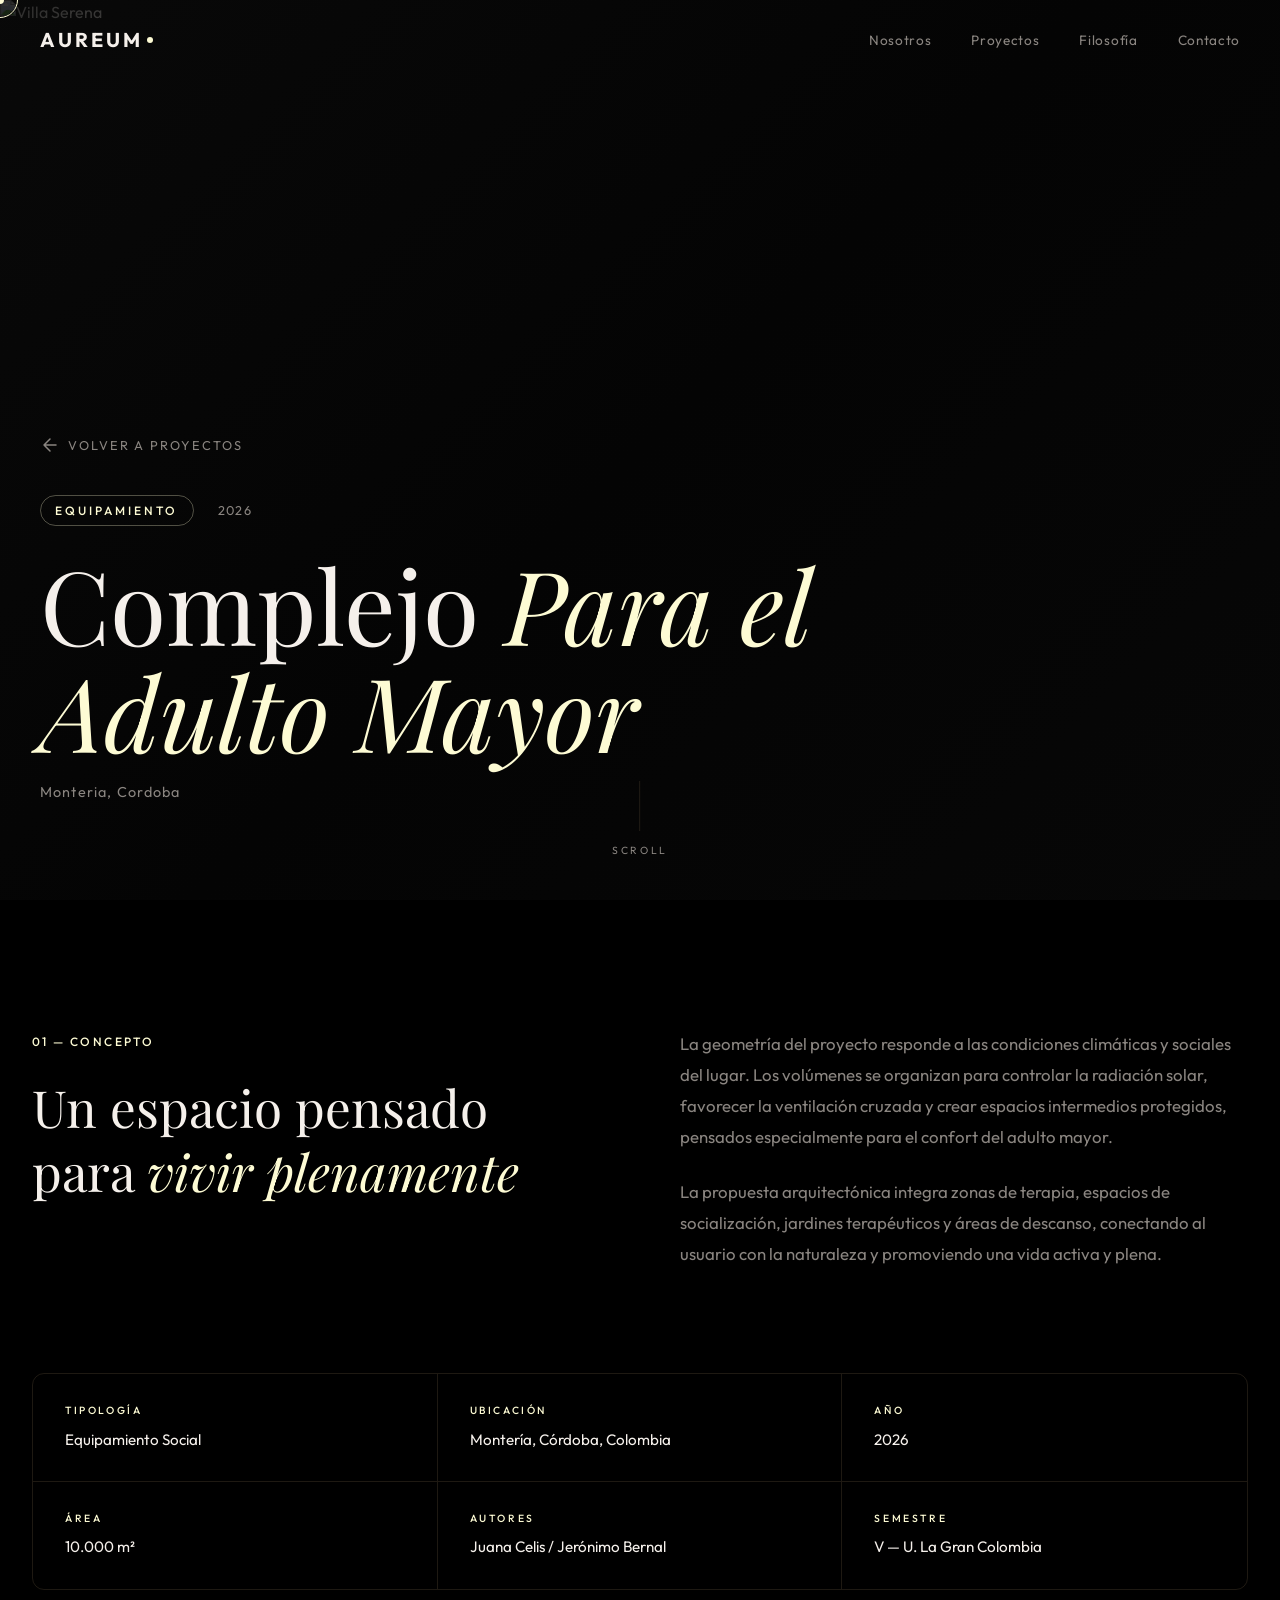
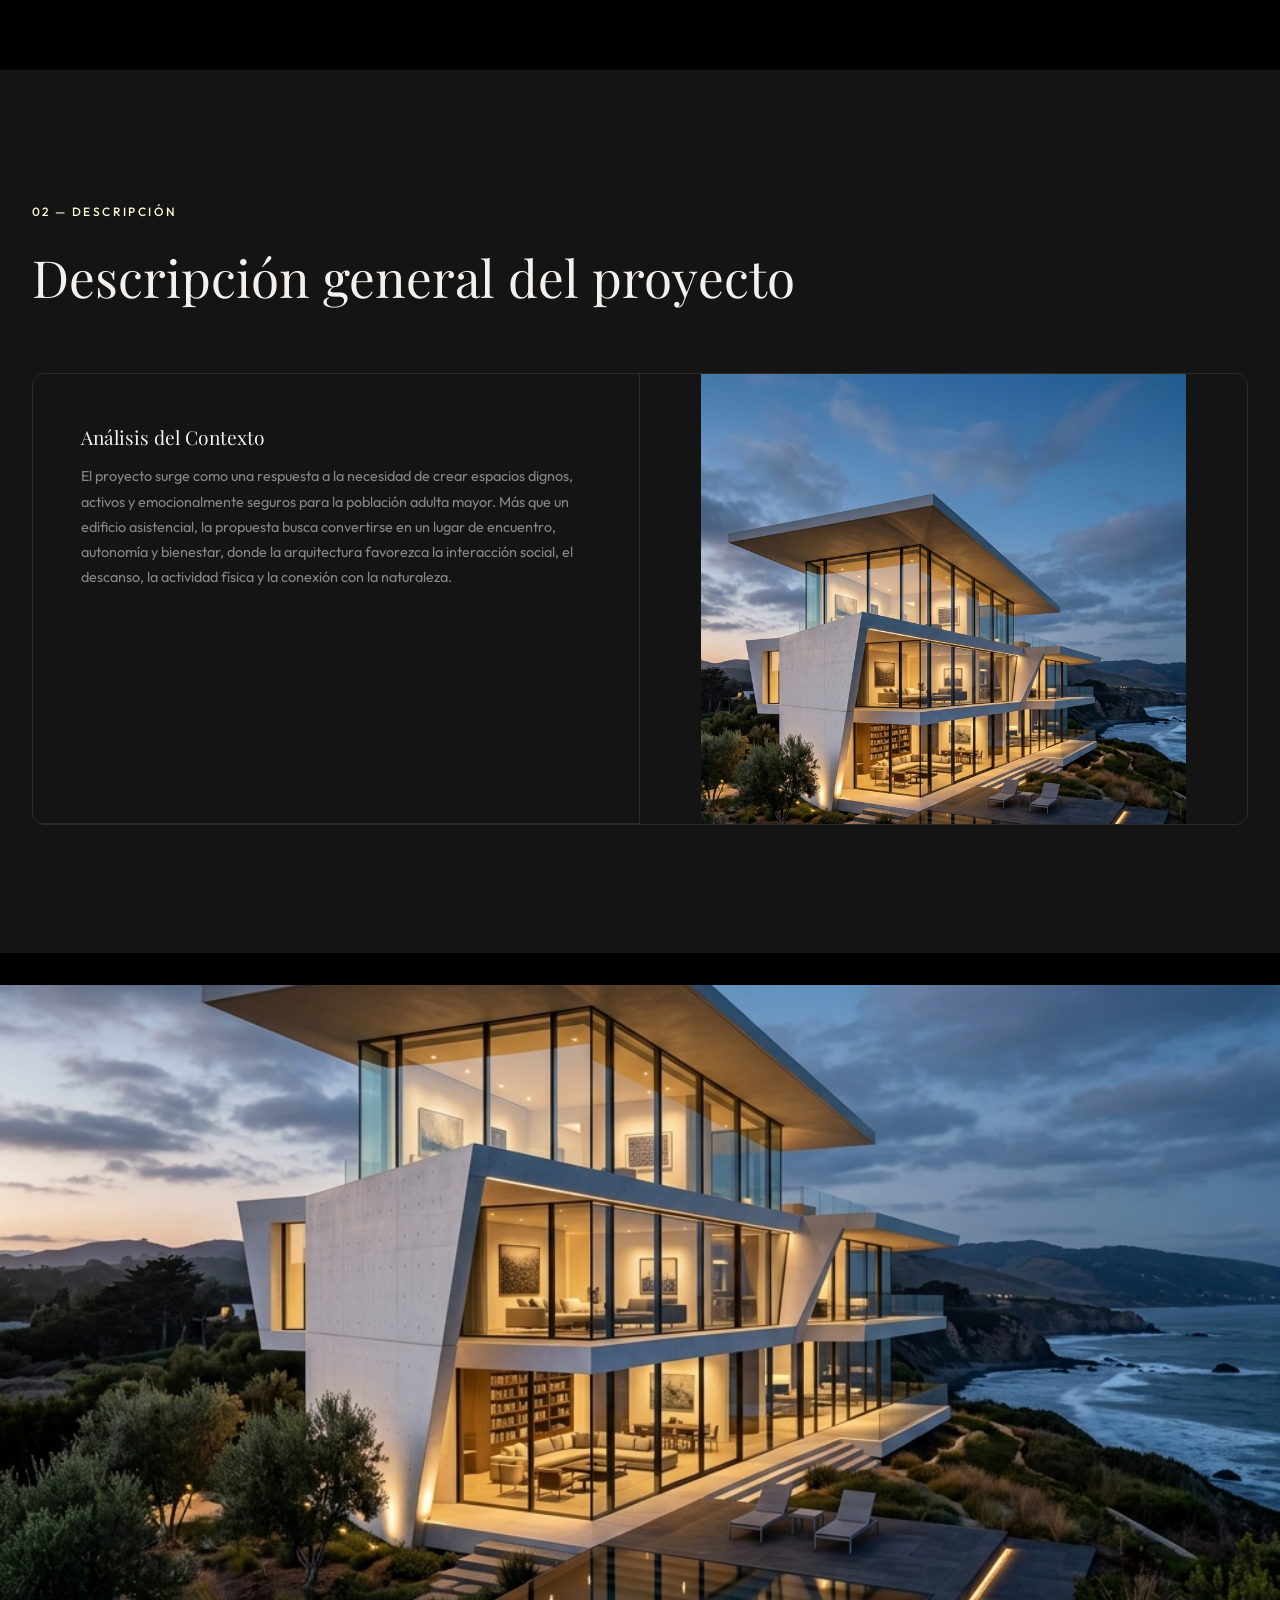
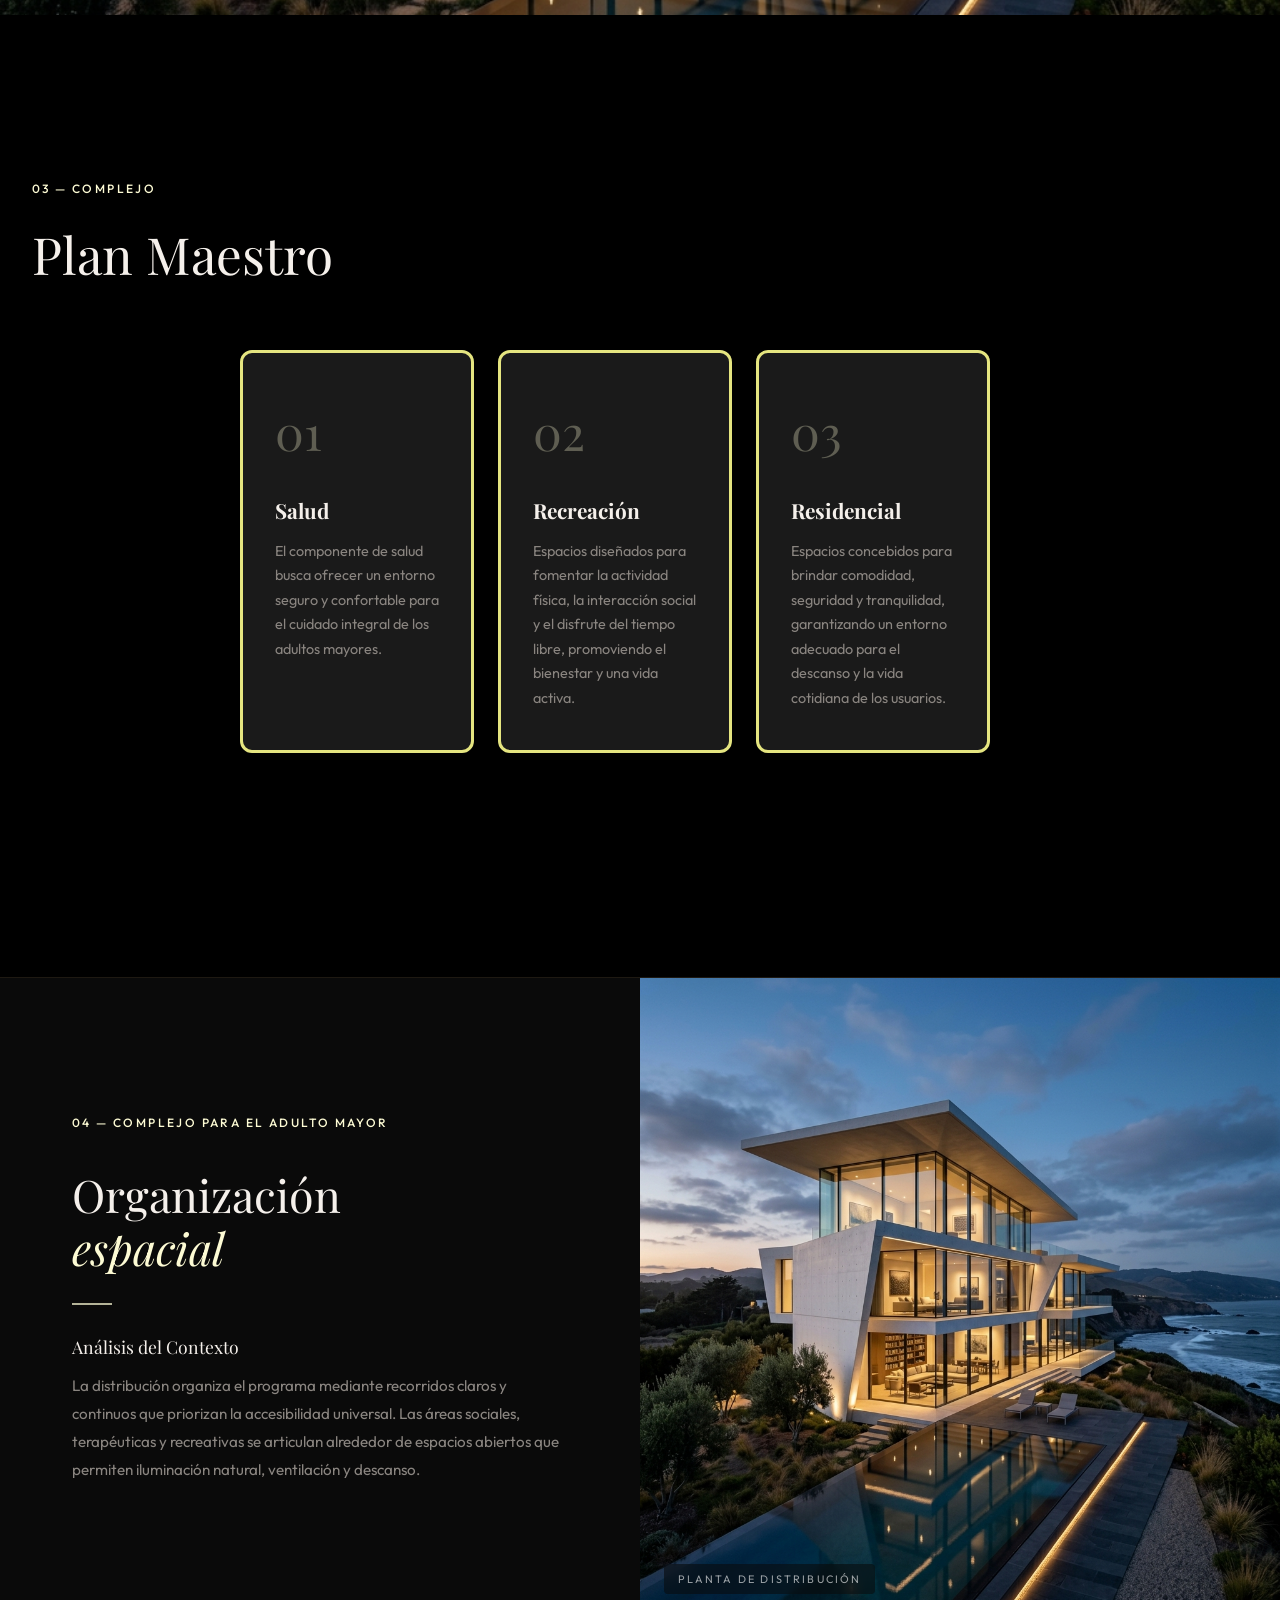
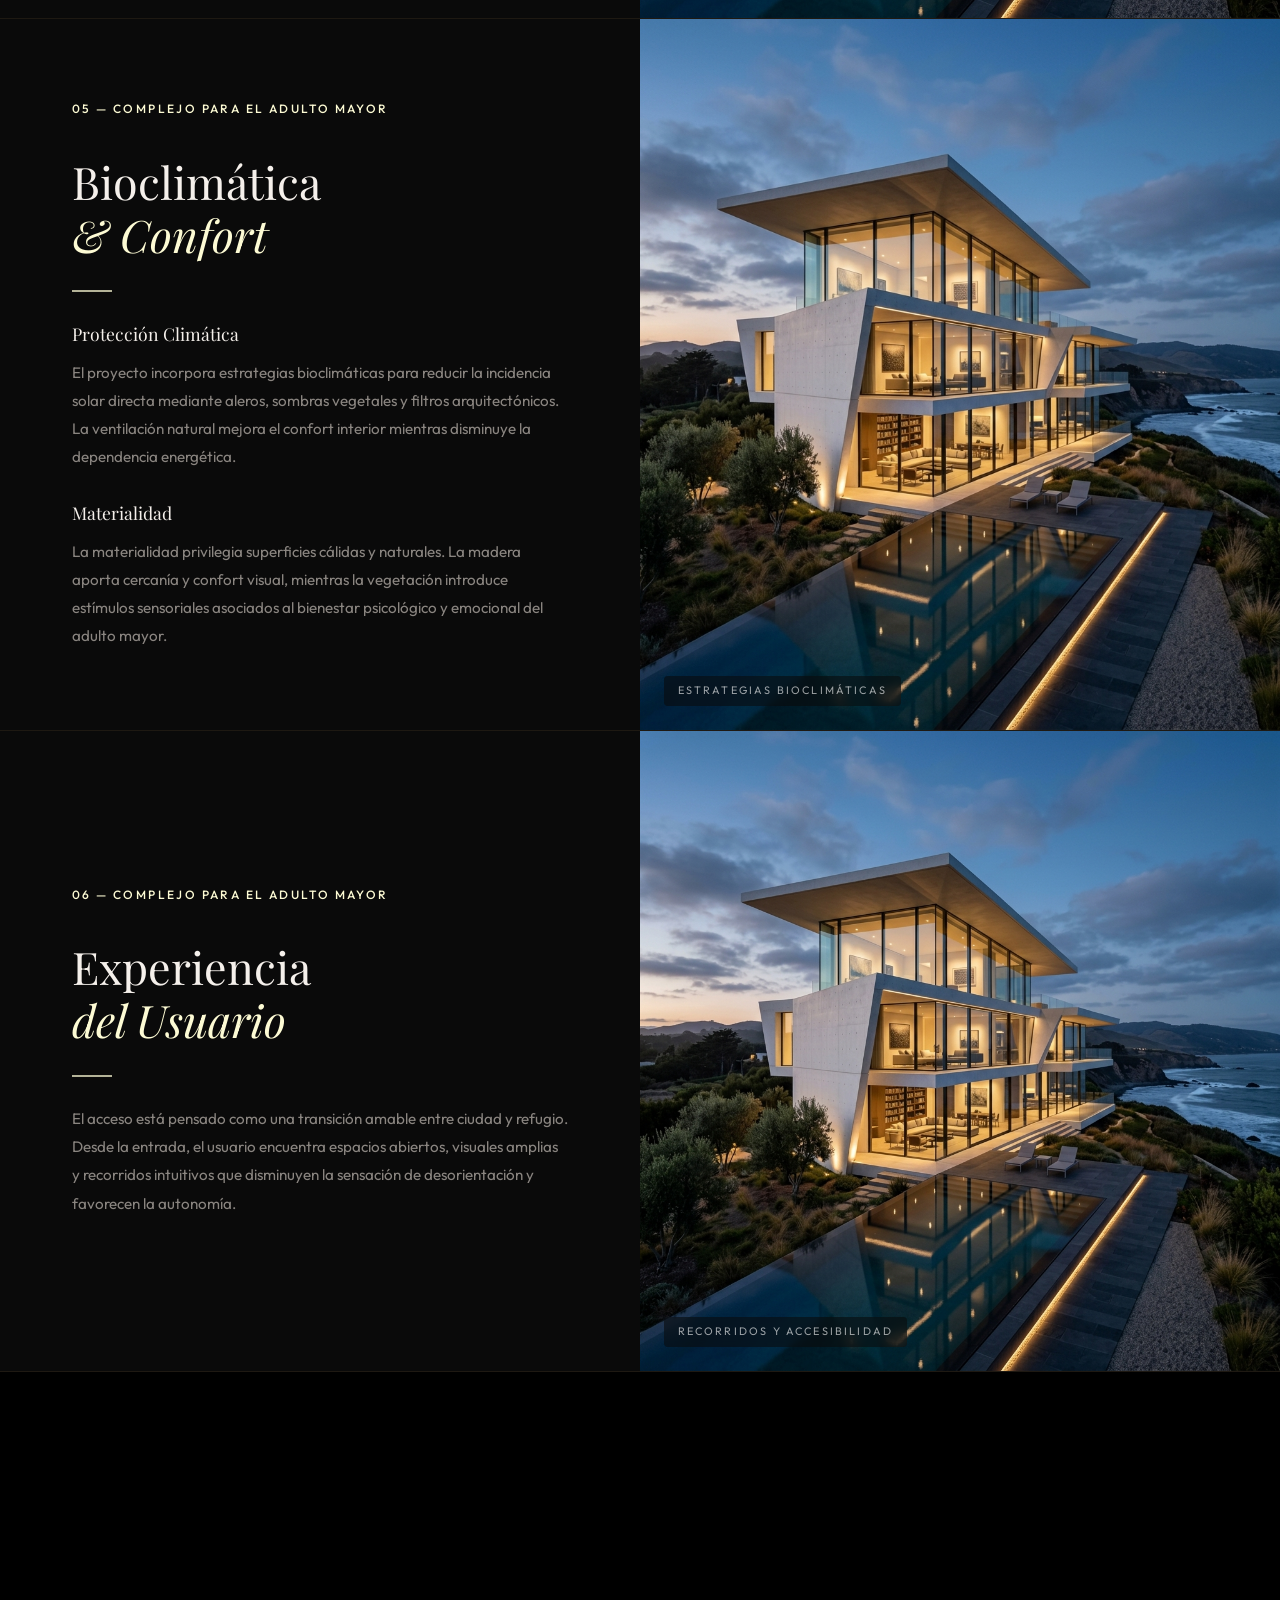
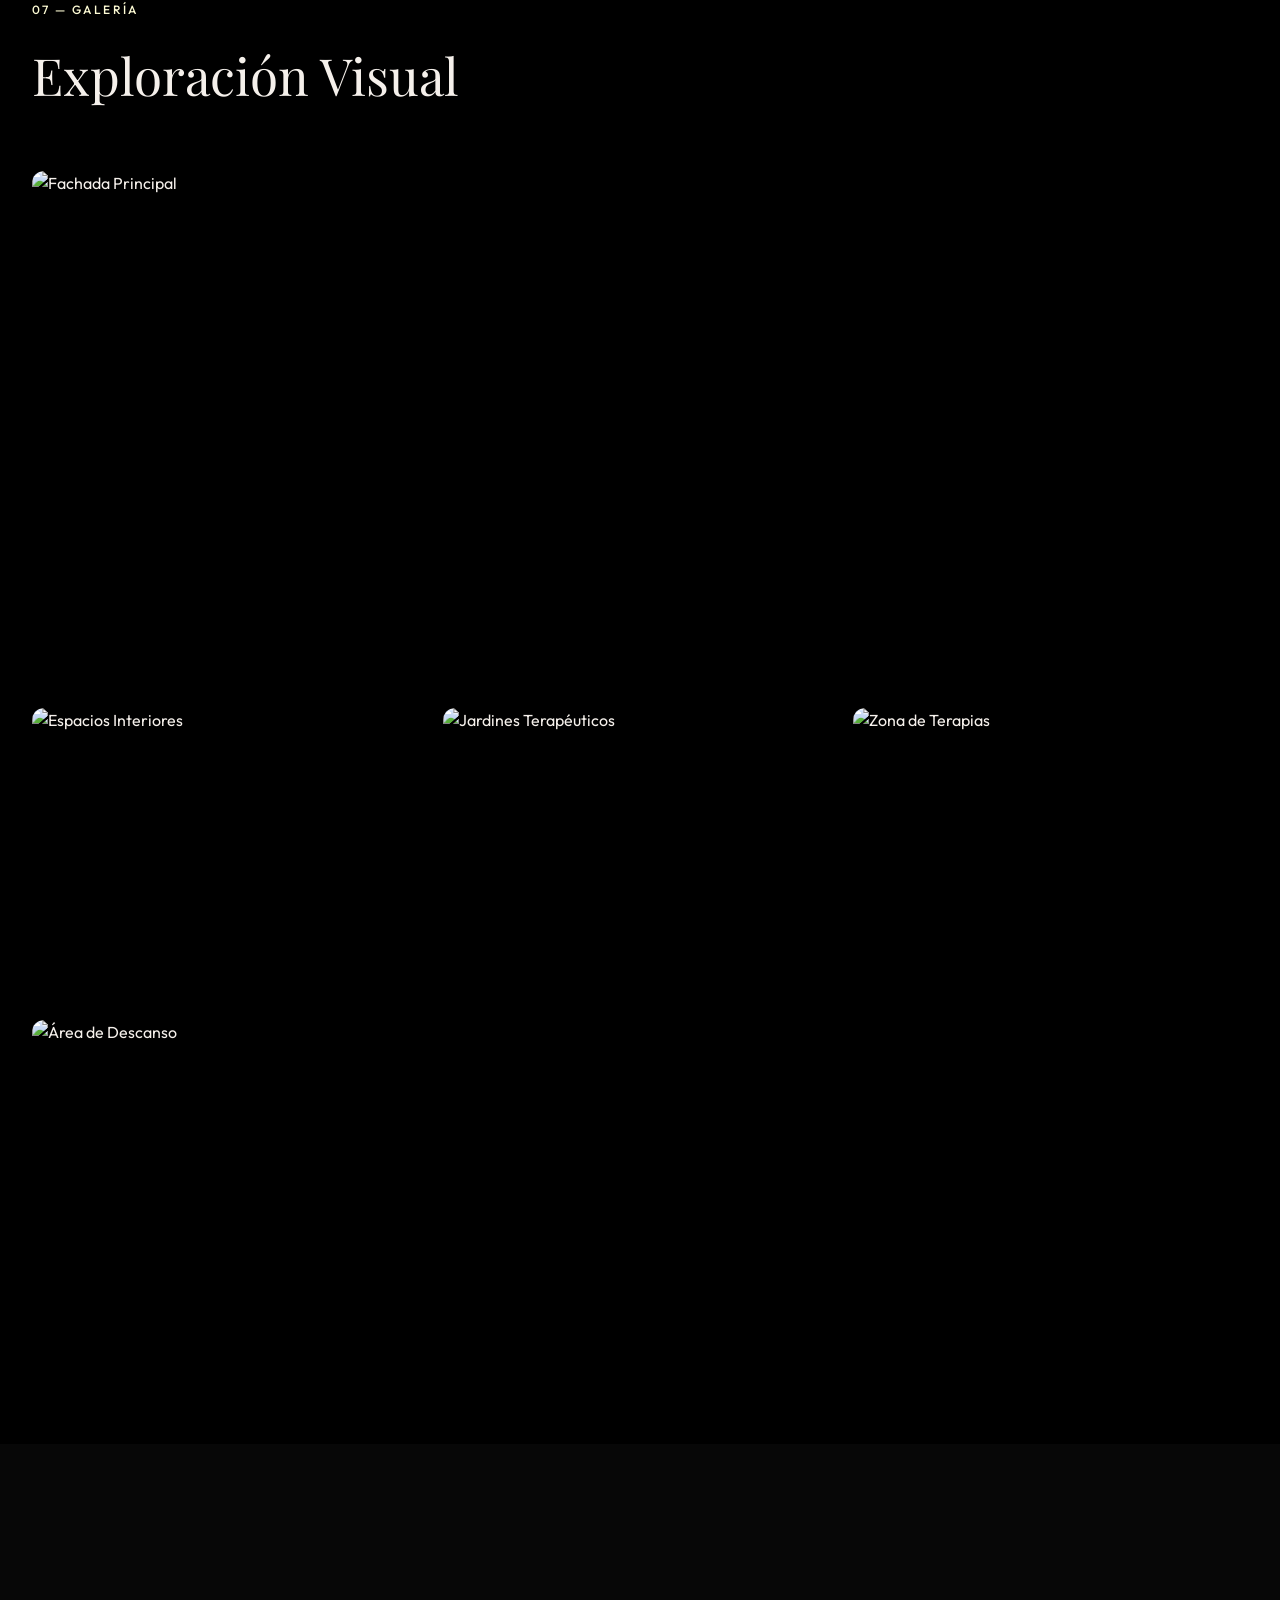
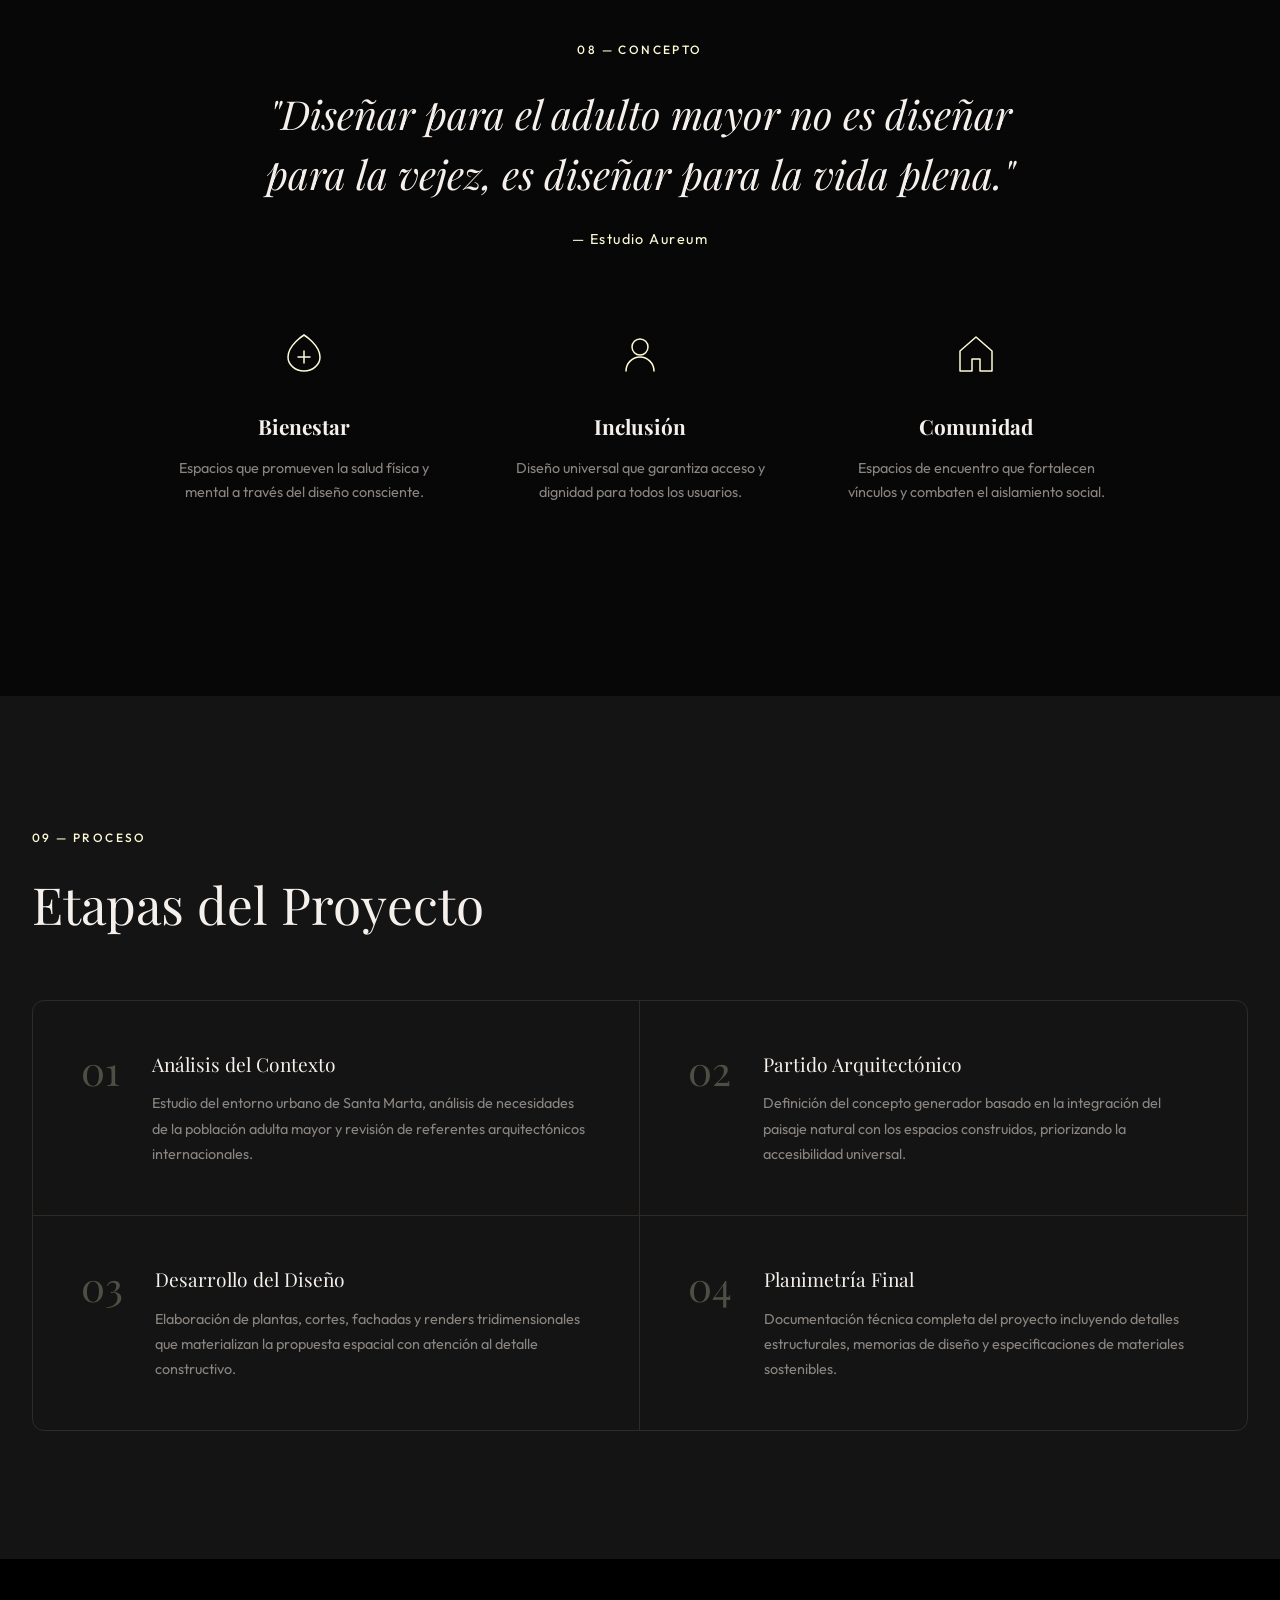
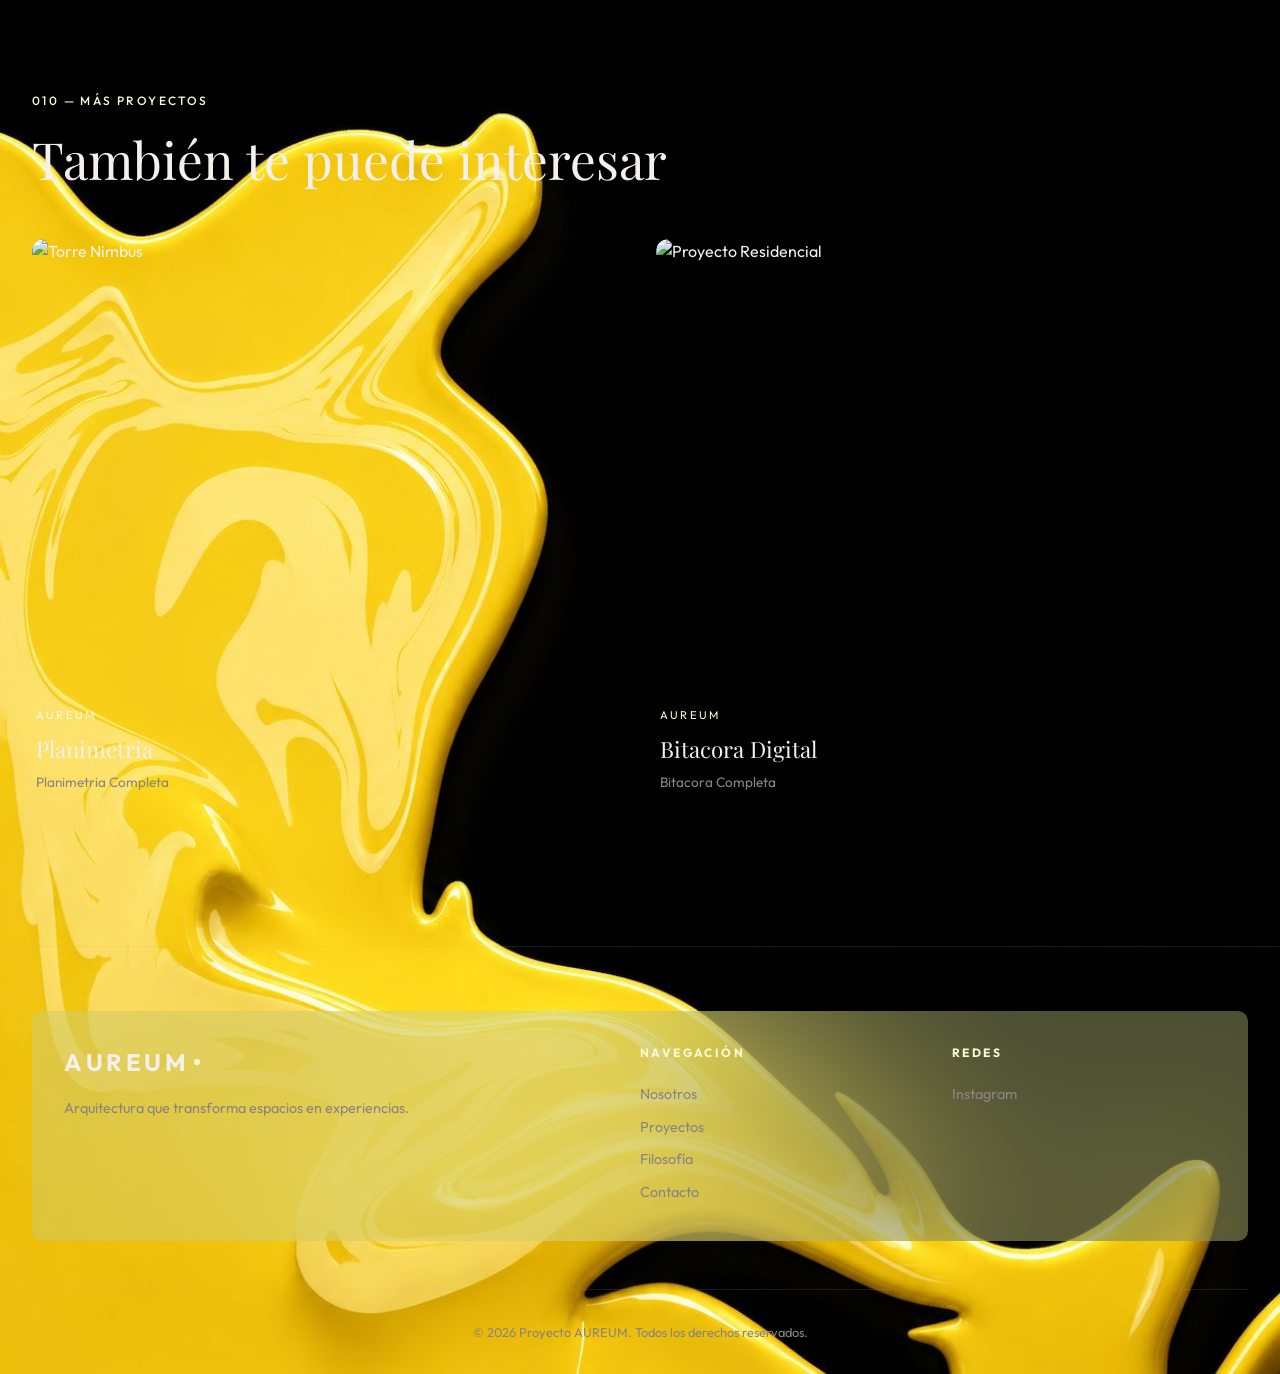
==== commit 511d90b2: "Se pusieron imagenes" ====
--- a/proyecto-adulto-mayor.html
+++ b/proyecto-adulto-mayor.html
@@ -148,7 +148,7 @@
     <section class="project-process">
         <div class="container">
             <span class="section-tag anim-slide-up">02 — Descripción</span>
-            <h2 class="section-title anim-slide-up">Descripcion general del proyecto</h2>
+            <h2 class="section-title anim-slide-up">Descripción general del proyecto</h2>
             <div class="process-timeline">
                 <div class="process-step anim-slide-up">
                     <div class="process-step-content">
@@ -197,10 +197,69 @@
         </div>
     </section>
 
+    <!-- ========== ANÁLISIS: SPLIT PANELS 04 / 05 / 06 ========== -->
+    <section class="split-panels-section">
+
+        <!-- 04 — Organización espacial: texto izquierda, imagen derecha -->
+        <div class="split-panel anim-reveal">
+            <div class="split-panel__text">
+                <span class="section-tag">04 — Complejo para el adulto mayor</span>
+                <h2 class="split-panel__title">Organización<br><em>espacial</em></h2>
+                <div class="split-panel__divider"></div>
+                <h3 class="split-panel__subtitle">Análisis del Contexto</h3>
+                <p class="split-panel__body">La distribución organiza el programa mediante recorridos claros y continuos
+                    que priorizan la accesibilidad universal. Las áreas sociales, terapéuticas y recreativas se articulan
+                    alrededor de espacios abiertos que permiten iluminación natural, ventilación y descanso.</p>
+            </div>
+            <div class="split-panel__media anim-scale-in">
+                <img src="img/hero.png" alt="Organización espacial — Complejo Adulto Mayor" class="split-panel__img">
+                <div class="split-panel__media-label">Planta de distribución</div>
+            </div>
+        </div>
+
+        <!-- 05 — Bioclimática: imagen izquierda, texto derecha -->
+        <div class="split-panel split-panel--reverse anim-reveal">
+            <div class="split-panel__media anim-scale-in">
+                <img src="img/hero.png" alt="Estrategias bioclimáticas" class="split-panel__img">
+                <div class="split-panel__media-label">Estrategias bioclimáticas</div>
+            </div>
+            <div class="split-panel__text">
+                <span class="section-tag">05 — Complejo para el adulto mayor</span>
+                <h2 class="split-panel__title">Bioclimática<br><em>&amp; Confort</em></h2>
+                <div class="split-panel__divider"></div>
+                <h3 class="split-panel__subtitle">Protección Climática</h3>
+                <p class="split-panel__body">El proyecto incorpora estrategias bioclimáticas para reducir la incidencia
+                    solar directa mediante aleros, sombras vegetales y filtros arquitectónicos. La ventilación natural
+                    mejora el confort interior mientras disminuye la dependencia energética.</p>
+                <h3 class="split-panel__subtitle" style="margin-top:1.75rem;">Materialidad</h3>
+                <p class="split-panel__body">La materialidad privilegia superficies cálidas y naturales. La madera
+                    aporta cercanía y confort visual, mientras la vegetación introduce estímulos sensoriales asociados
+                    al bienestar psicológico y emocional del adulto mayor.</p>
+            </div>
+        </div>
+
+        <!-- 06 — Experiencia del usuario: texto izquierda, imagen derecha -->
+        <div class="split-panel anim-reveal">
+            <div class="split-panel__text">
+                <span class="section-tag">06 — Complejo para el adulto mayor</span>
+                <h2 class="split-panel__title">Experiencia<br><em>del Usuario</em></h2>
+                <div class="split-panel__divider"></div>
+                <p class="split-panel__body">El acceso está pensado como una transición amable entre ciudad y refugio.
+                    Desde la entrada, el usuario encuentra espacios abiertos, visuales amplias y recorridos intuitivos
+                    que disminuyen la sensación de desorientación y favorecen la autonomía.</p>
+            </div>
+            <div class="split-panel__media anim-scale-in">
+                <img src="img/hero.png" alt="Experiencia del usuario" class="split-panel__img">
+                <div class="split-panel__media-label">Recorridos y accesibilidad</div>
+            </div>
+        </div>
+
+    </section>
+
     <!-- Project Gallery -->
     <section class="project-gallery">
         <div class="container">
-            <span class="section-tag anim-slide-up">02 — Galería</span>
+            <span class="section-tag anim-slide-up">07 — Galería</span>
             <h2 class="section-title anim-slide-up">Exploración Visual</h2>
         </div>
         <div class="gallery-grid">
@@ -240,7 +299,7 @@
         </div>
         <div class="philosophy-overlay"></div>
         <div class="container philosophy-content">
-            <span class="section-tag light anim-slide-up">03 — Concepto</span>
+            <span class="section-tag light anim-slide-up">08 — Concepto</span>
             <blockquote class="philosophy-quote anim-slide-up">
                 "Diseñar para el adulto mayor no es diseñar para la vejez, es diseñar para la <em>vida plena</em>."
             </blockquote>
@@ -287,7 +346,7 @@
     <!-- Project Process -->
     <section class="project-process">
         <div class="container">
-            <span class="section-tag anim-slide-up">04 — Proceso</span>
+            <span class="section-tag anim-slide-up">09 — Proceso</span>
             <h2 class="section-title anim-slide-up">Etapas del Proyecto</h2>
             <div class="process-timeline">
                 <div class="process-step anim-slide-up">
@@ -329,10 +388,11 @@
     <!-- Other Projects -->
     <section class="other-projects">
         <div class="container">
-            <span class="section-tag anim-slide-up">05 — Más Proyectos</span>
+            <span class="section-tag anim-slide-up">010 — Más Proyectos</span>
             <h2 class="section-title anim-slide-up">También te puede interesar</h2>
             <div class="projects-grid">
-                <article class="project-card anim-scale-in">
+                 <!-- Planimetria -->
+                <article class="project-card anim-scale-in" id="project-planimetria">
                     <div class="project-img-wrapper">
                         <img src="https://images.unsplash.com/photo-1486406146926-c627a92ad1ab?w=800&q=80"
                             alt="Torre Nimbus" class="project-img" loading="lazy">
@@ -343,14 +403,16 @@
                         </div>
                     </div>
                     <div class="project-info">
-                        <span class="project-category">Comercial</span>
-                        <h3 class="project-name">Torre Nimbus</h3>
-                        <p class="project-location">Bogotá, Colombia — 2023</p>
+                        <span class="project-category">AUREUM</span>
+                        <h3 class="project-name">Planimetria</h3>
+                        <p class="project-location">Planimetria Completa</p>
                     </div>
                 </article>
-                <article class="project-card anim-scale-in">
+
+                 <!--Bitacora -->
+                <article class="project-card anim-scale-in" id="project-bitacora">
                     <div class="project-img-wrapper">
-                        <img src="https://images.unsplash.com/photo-1486406146926-c627a92ad1ab?w=800&q=80"
+                        <img src="https://images.unsplash.com/photo-1600607687939-ce8a6c25118c?w=800&q=80"
                             alt="Proyecto Residencial" class="project-img" loading="lazy">
                         <div class="project-overlay">
                             <a href="proyecto-torre-nimbus.html">
@@ -359,9 +421,9 @@
                         </div>
                     </div>
                     <div class="project-info">
-                        <span class="project-category">Residencial</span>
-                        <h3 class="project-name">Proyecto Residencial</h3>
-                        <p class="project-location">Bogotá, Colombia — 2023</p>
+                        <span class="project-category">AUREUM</span>
+                        <h3 class="project-name">Bitacora Digital</h3>
+                        <p class="project-location">Bitacora Completa</p>
                     </div>
                 </article>
             </div>
@@ -373,26 +435,24 @@
         <div class="container">
             <div class="footer-grid">
                 <div class="footer-brand">
-                    <span class="footer-logo">ARCOS<span class="logo-dot"></span></span>
+                    <span class="footer-logo">AUREUM<span class="logo-dot"></span></span>
                     <p class="footer-tagline">Arquitectura que transforma espacios en experiencias.</p>
                 </div>
                 <div class="footer-links-group">
                     <h4>Navegación</h4>
-                    <a href="index.html#about">Nosotros</a>
-                    <a href="index.html#projects">Proyectos</a>
-                    <a href="index.html#philosophy">Filosofía</a>
-                    <a href="index.html#contact">Contacto</a>
+                    <a href="#about">Nosotros</a>
+                    <a href="#projects">Proyectos</a>
+                    <a href="#philosophy">Filosofía</a>
+                    <a href="#contact">Contacto</a>
                 </div>
                 <div class="footer-links-group">
                     <h4>Redes</h4>
-                    <a href="#" target="_blank">Instagram</a>
-                    <a href="#" target="_blank">Behance</a>
-                    <a href="#" target="_blank">LinkedIn</a>
-                    <a href="#" target="_blank">Pinterest</a>
+                    <a href="https://www.instagram.com/vive_arquitectura_" target="_blank" rel="noopener noreferrer">Instagram</a>
+                    
                 </div>
             </div>
             <div class="footer-bottom">
-                <p>&copy; 2024 Estudio Arcos. Todos los derechos reservados.</p>
+                <p>&copy; 2026 Proyecto AUREUM. Todos los derechos reservados.</p>
             </div>
         </div>
     </footer>
--- a/styles.css
+++ b/styles.css
@@ -20,7 +20,7 @@
 body {
     font-family: var(--font);
     background-color: #000;
-    background-image: url('../img/bg-yellow.jpeg');
+    background-image: url('img/bg-yellow.jpeg');
     background-repeat: no-repeat;
     background-position: left bottom;
     background-size: contain;
@@ -89,10 +89,11 @@
     padding: 1.5rem 2.5rem;
     display: flex; align-items: center; justify-content: space-between;
     z-index: 1000;
-    transition: background 0.4s, padding 0.4s, backdrop-filter 0.4s;
+    transition: background 0.4s, padding 0.4s, backdrop-filter 0.4s, -webkit-backdrop-filter 0.4s;
 }
 .navbar.scrolled {
     background: rgba(10,10,10,0.85);
+    -webkit-backdrop-filter: blur(20px);
     backdrop-filter: blur(20px);
     padding: 1rem 2.5rem;
     border-bottom: 1px solid var(--border);
@@ -535,10 +536,17 @@
 .footer {
     padding: 4rem 0 2rem;
     border-top: 1px solid var(--border);
+    transition: background 0.4s, padding 0.4s, backdrop-filter 0.4s, -webkit-backdrop-filter 0.4s;
 }
 .footer-grid {
     display: grid; grid-template-columns: 2fr 1fr 1fr;
     gap: 3rem; margin-bottom: 3rem;
+    background: rgba(195, 202, 134, 0.384);
+    -webkit-backdrop-filter: blur(100px);
+    backdrop-filter: blur(100px);
+    padding: 2rem 2rem;
+    border-radius: 10px;
+    transition: background 0.4s, padding 0.4s, backdrop-filter 0.4s, -webkit-backdrop-filter 0.4s;
 }
 .footer-logo {
     font-size: 1.5rem; font-weight: 700;
@@ -561,6 +569,112 @@
     padding-top: 2rem; text-align: center;
 }
 .footer-bottom p { font-size: 0.8rem; color: var(--text-muted); }
+
+/* ========== SPLIT PANELS (sections 04 / 05 / 06) ========== */
+.split-panels-section {
+    padding: 6rem 0;
+    display: flex;
+    flex-direction: column;
+    gap: 0;
+}
+
+.split-panel {
+    display: grid;
+    grid-template-columns: 1fr 1fr;
+    min-height: 520px;
+    border-top: 1px solid var(--border);
+}
+.split-panel:last-child { border-bottom: 1px solid var(--border); }
+
+/* Reverse: media comes first (left), text second (right) */
+.split-panel--reverse { direction: rtl; }
+.split-panel--reverse > * { direction: ltr; }
+
+/* Text side */
+.split-panel__text {
+    padding: 5rem 4.5rem;
+    display: flex;
+    flex-direction: column;
+    justify-content: center;
+    background: var(--bg);
+}
+
+.split-panel__title {
+    font-family: var(--font-display);
+    font-size: clamp(2rem, 3.5vw, 2.8rem);
+    font-weight: 400;
+    line-height: 1.2;
+    margin: 0.75rem 0 0;
+}
+.split-panel__title em {
+    font-style: italic;
+    color: var(--accent);
+}
+
+.split-panel__divider {
+    width: 40px;
+    height: 2px;
+    background: var(--accent);
+    margin: 1.75rem 0;
+    opacity: 0.7;
+}
+
+.split-panel__subtitle {
+    font-family: var(--font-display);
+    font-size: 1.1rem;
+    font-weight: 400;
+    margin-bottom: 0.65rem;
+    color: var(--text);
+}
+
+.split-panel__body {
+    font-size: 0.95rem;
+    line-height: 1.85;
+    color: var(--text-muted);
+}
+
+/* Media side */
+.split-panel__media {
+    position: relative;
+    overflow: hidden;
+    background: var(--bg-card);
+}
+
+.split-panel__img {
+    width: 100%;
+    height: 100%;
+    object-fit: cover;
+    display: block;
+    transition: transform 0.9s cubic-bezier(0.25, 0.46, 0.45, 0.94);
+}
+.split-panel:hover .split-panel__img { transform: scale(1.04); }
+
+.split-panel__media-label {
+    position: absolute;
+    bottom: 1.5rem;
+    left: 1.5rem;
+    font-size: 0.68rem;
+    letter-spacing: 0.2em;
+    text-transform: uppercase;
+    color: rgba(255,255,255,0.6);
+    background: rgba(10,10,10,0.55);
+    -webkit-backdrop-filter: blur(6px);
+    backdrop-filter: blur(6px);
+    padding: 0.4rem 0.85rem;
+    border-radius: 4px;
+}
+
+/* Responsive */
+@media (max-width: 768px) {
+    .split-panel {
+        grid-template-columns: 1fr;
+        min-height: auto;
+        direction: ltr;
+    }
+    .split-panel--reverse { direction: ltr; }
+    .split-panel__media { min-height: 280px; }
+    .split-panel__text { padding: 3rem 1.5rem; }
+}
 
 /* ========== ANIMATIONS ========== */
 .anim-reveal, .anim-slide-up, .anim-scale-in {
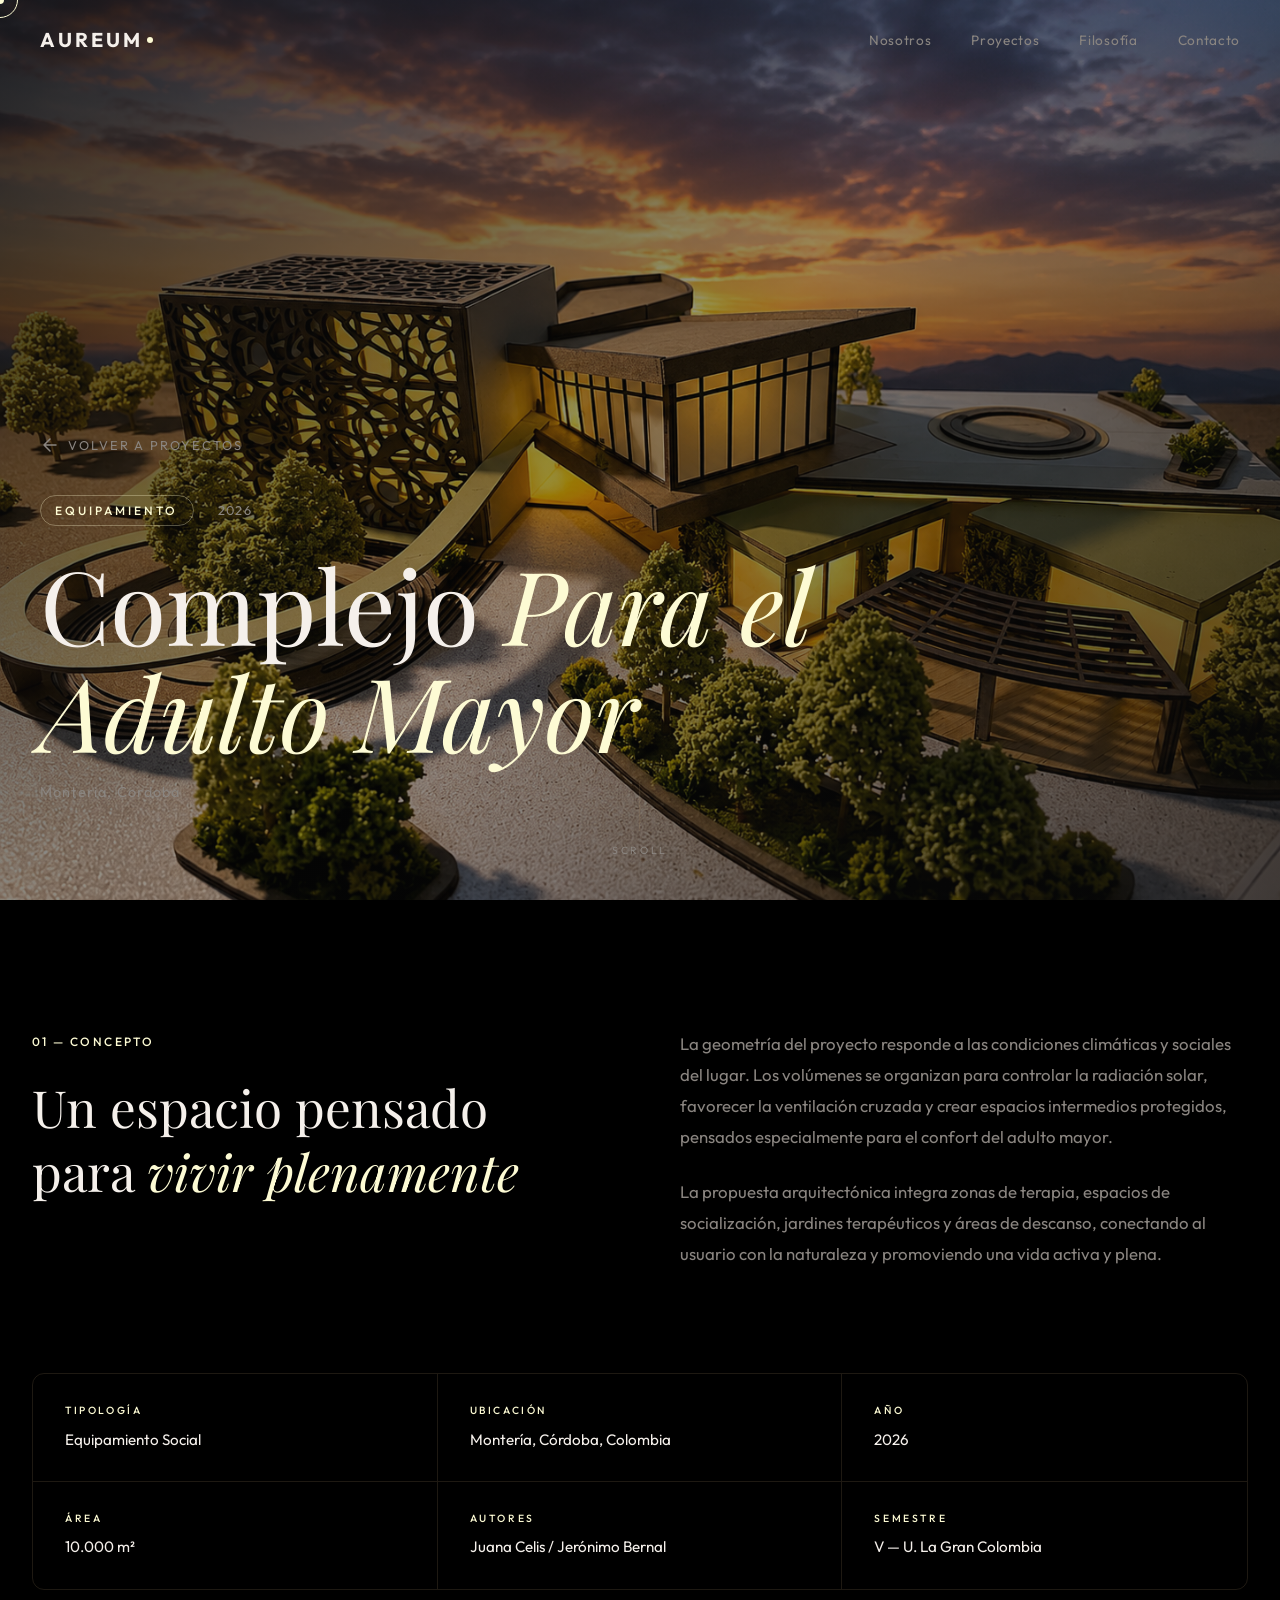
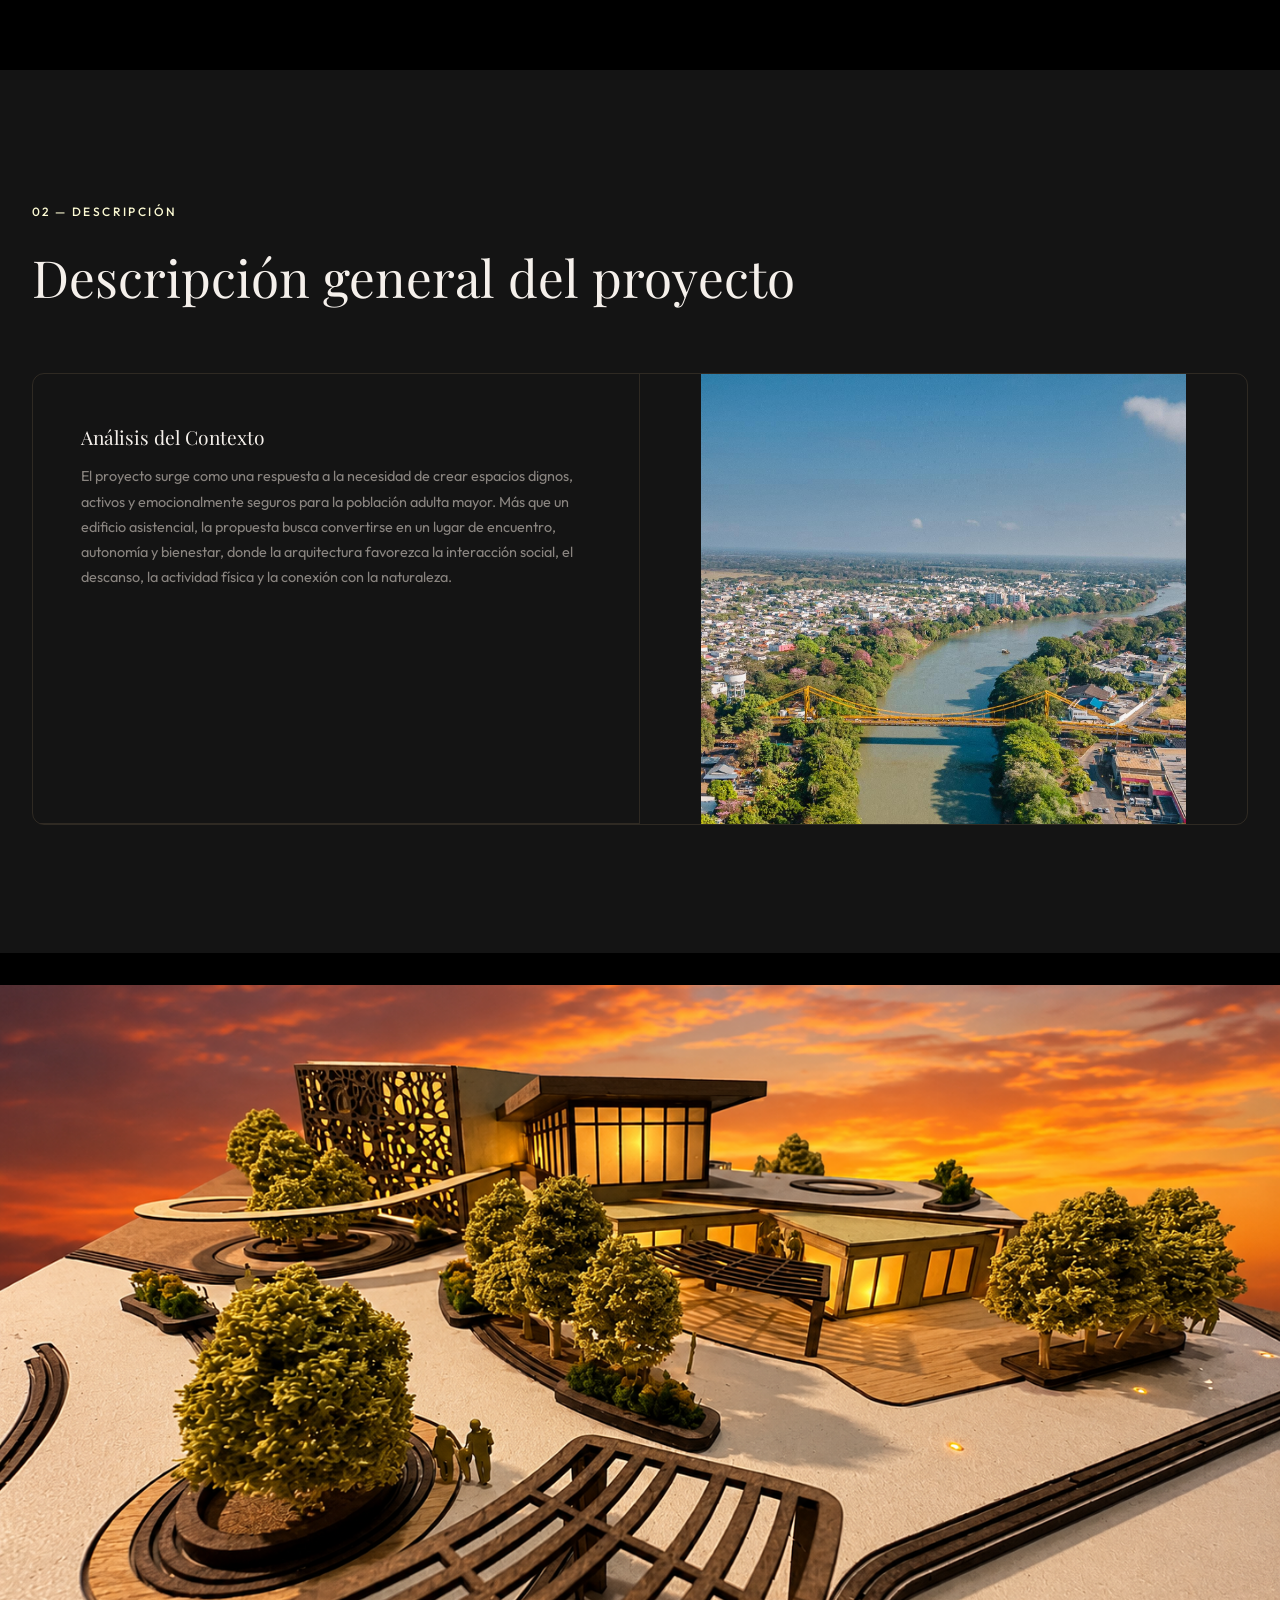
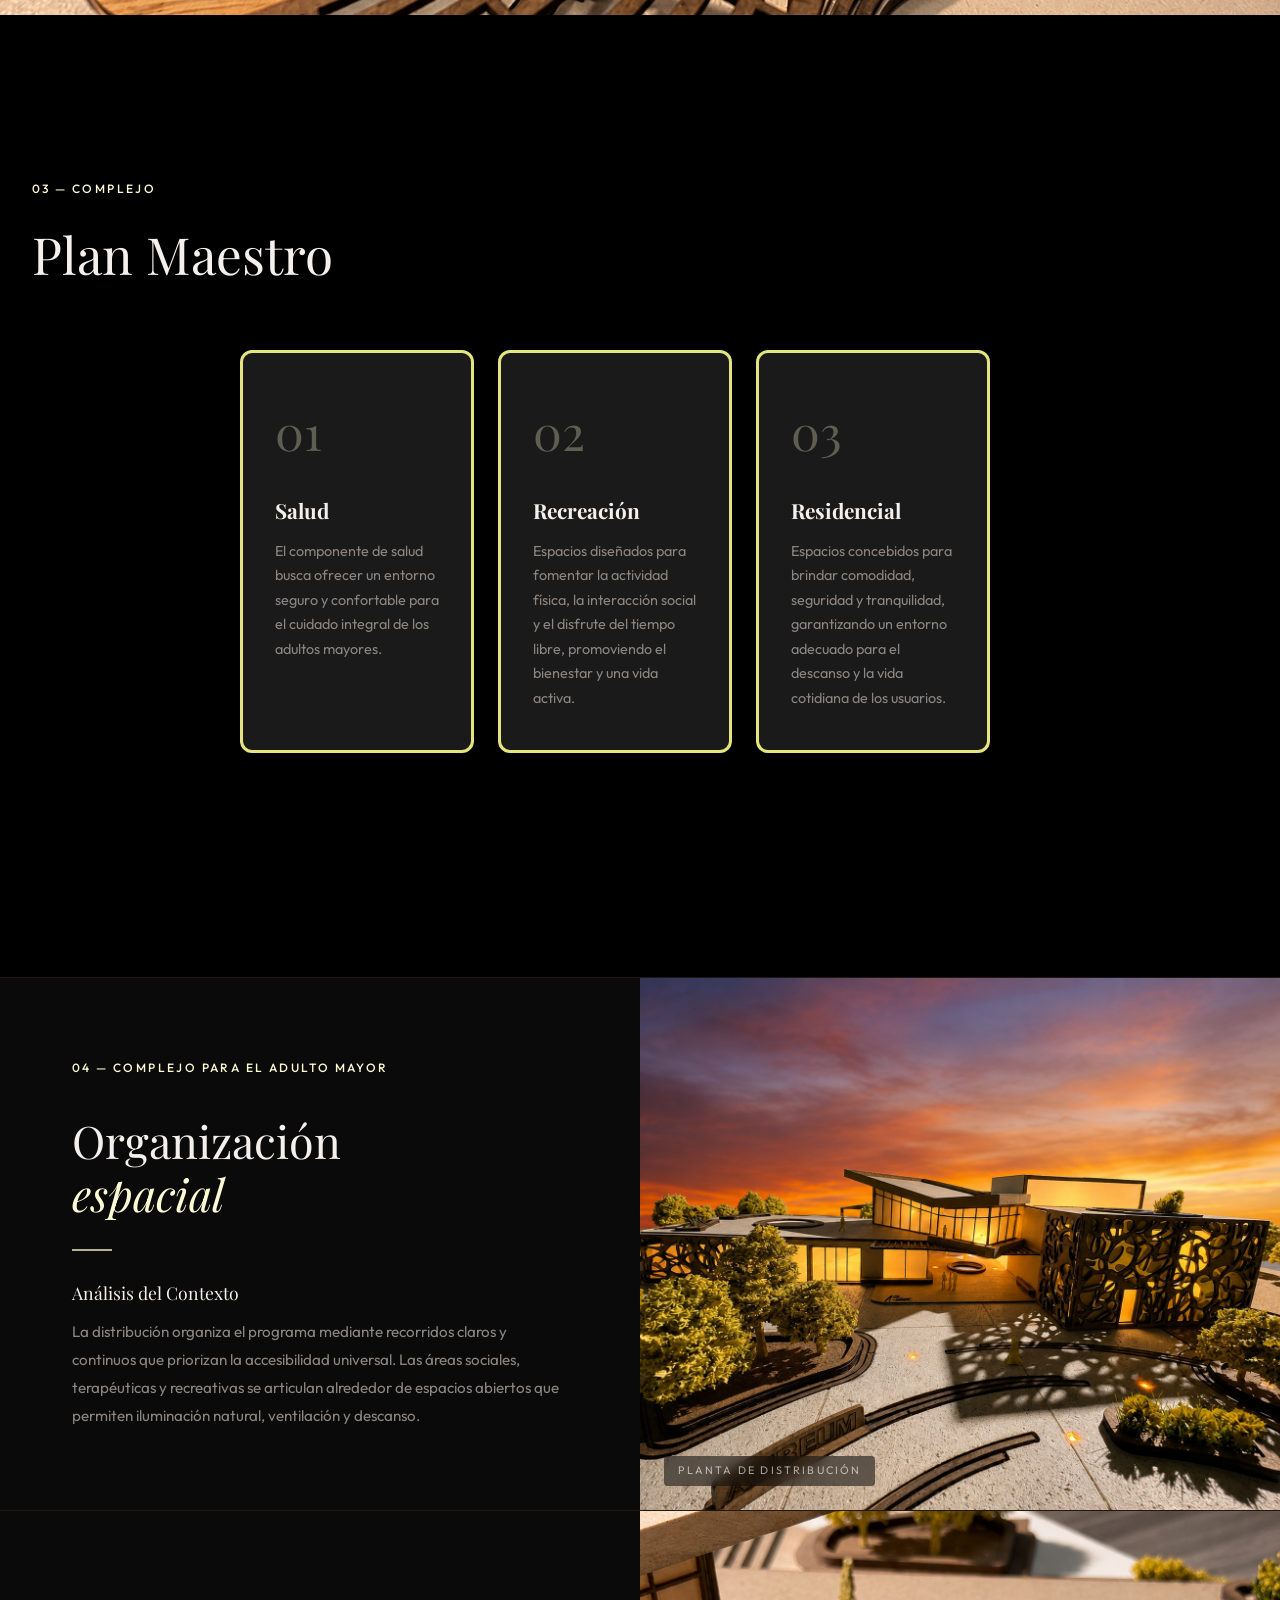
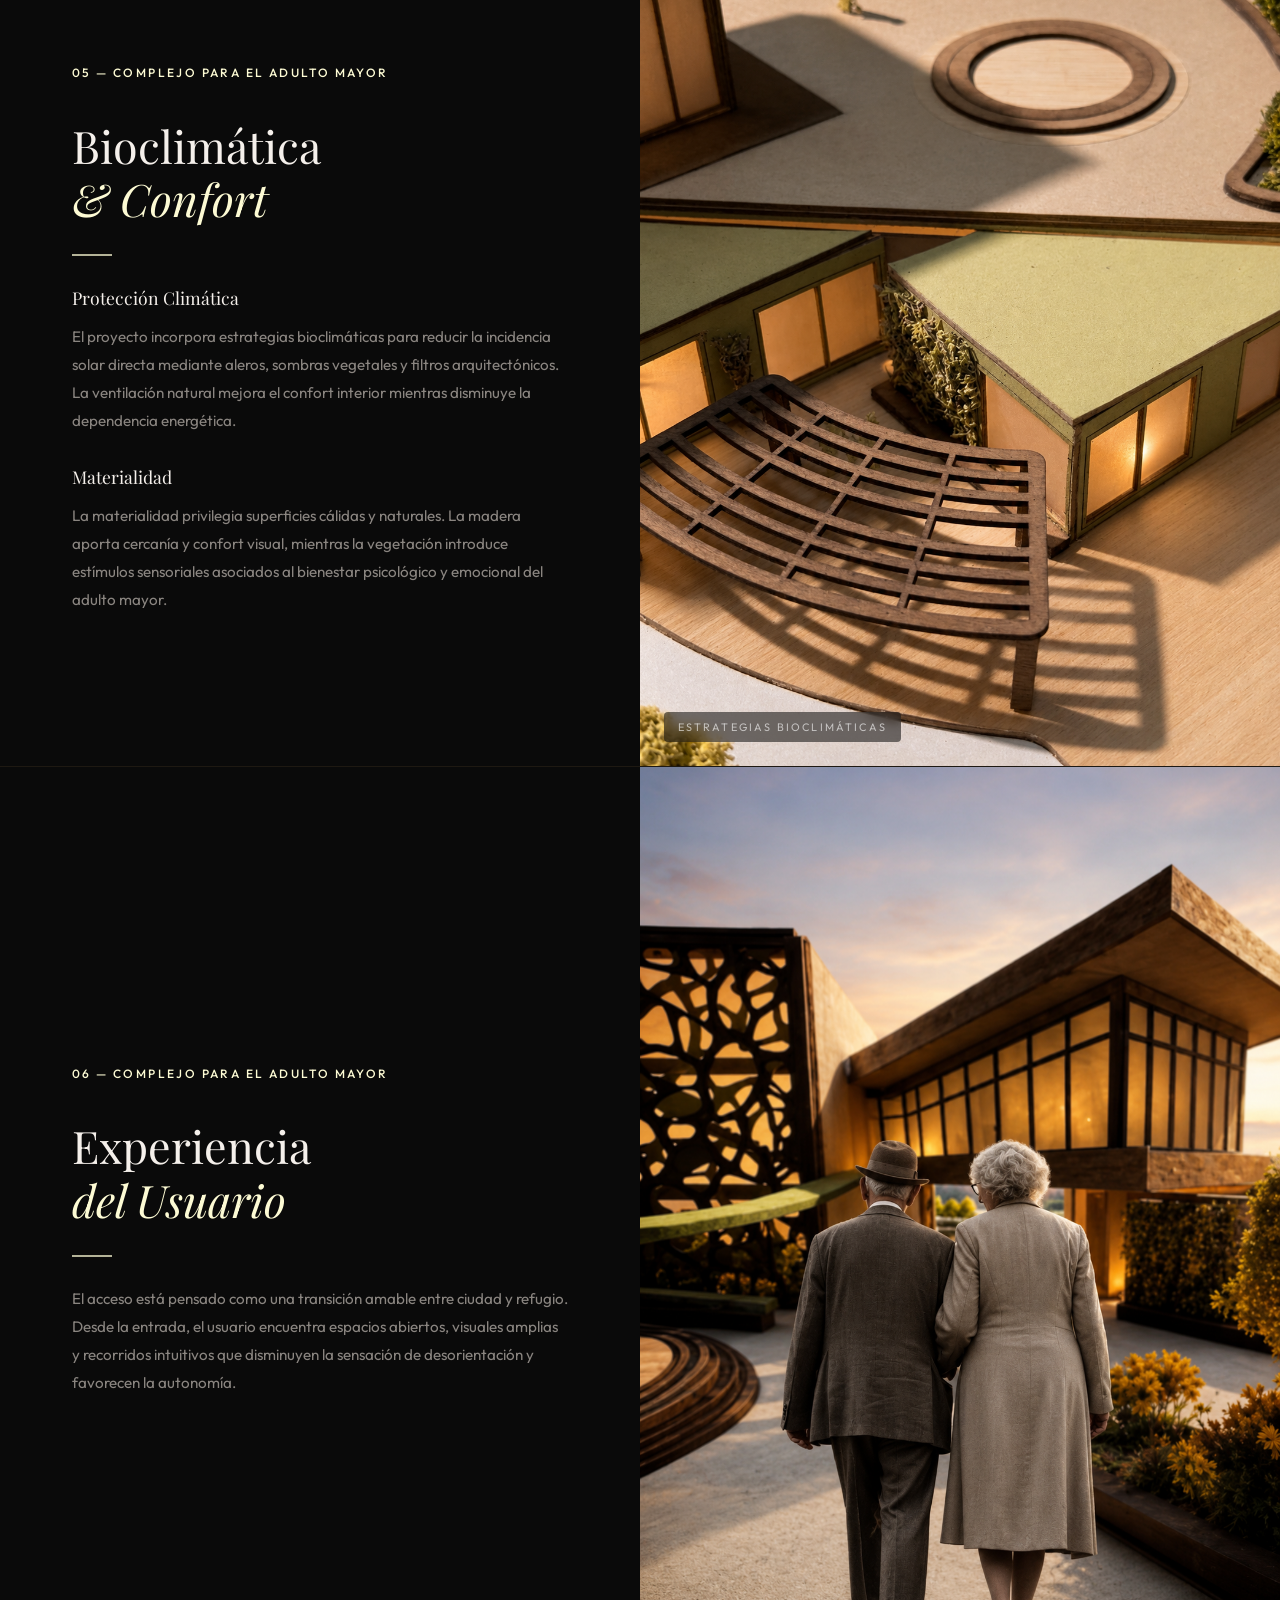
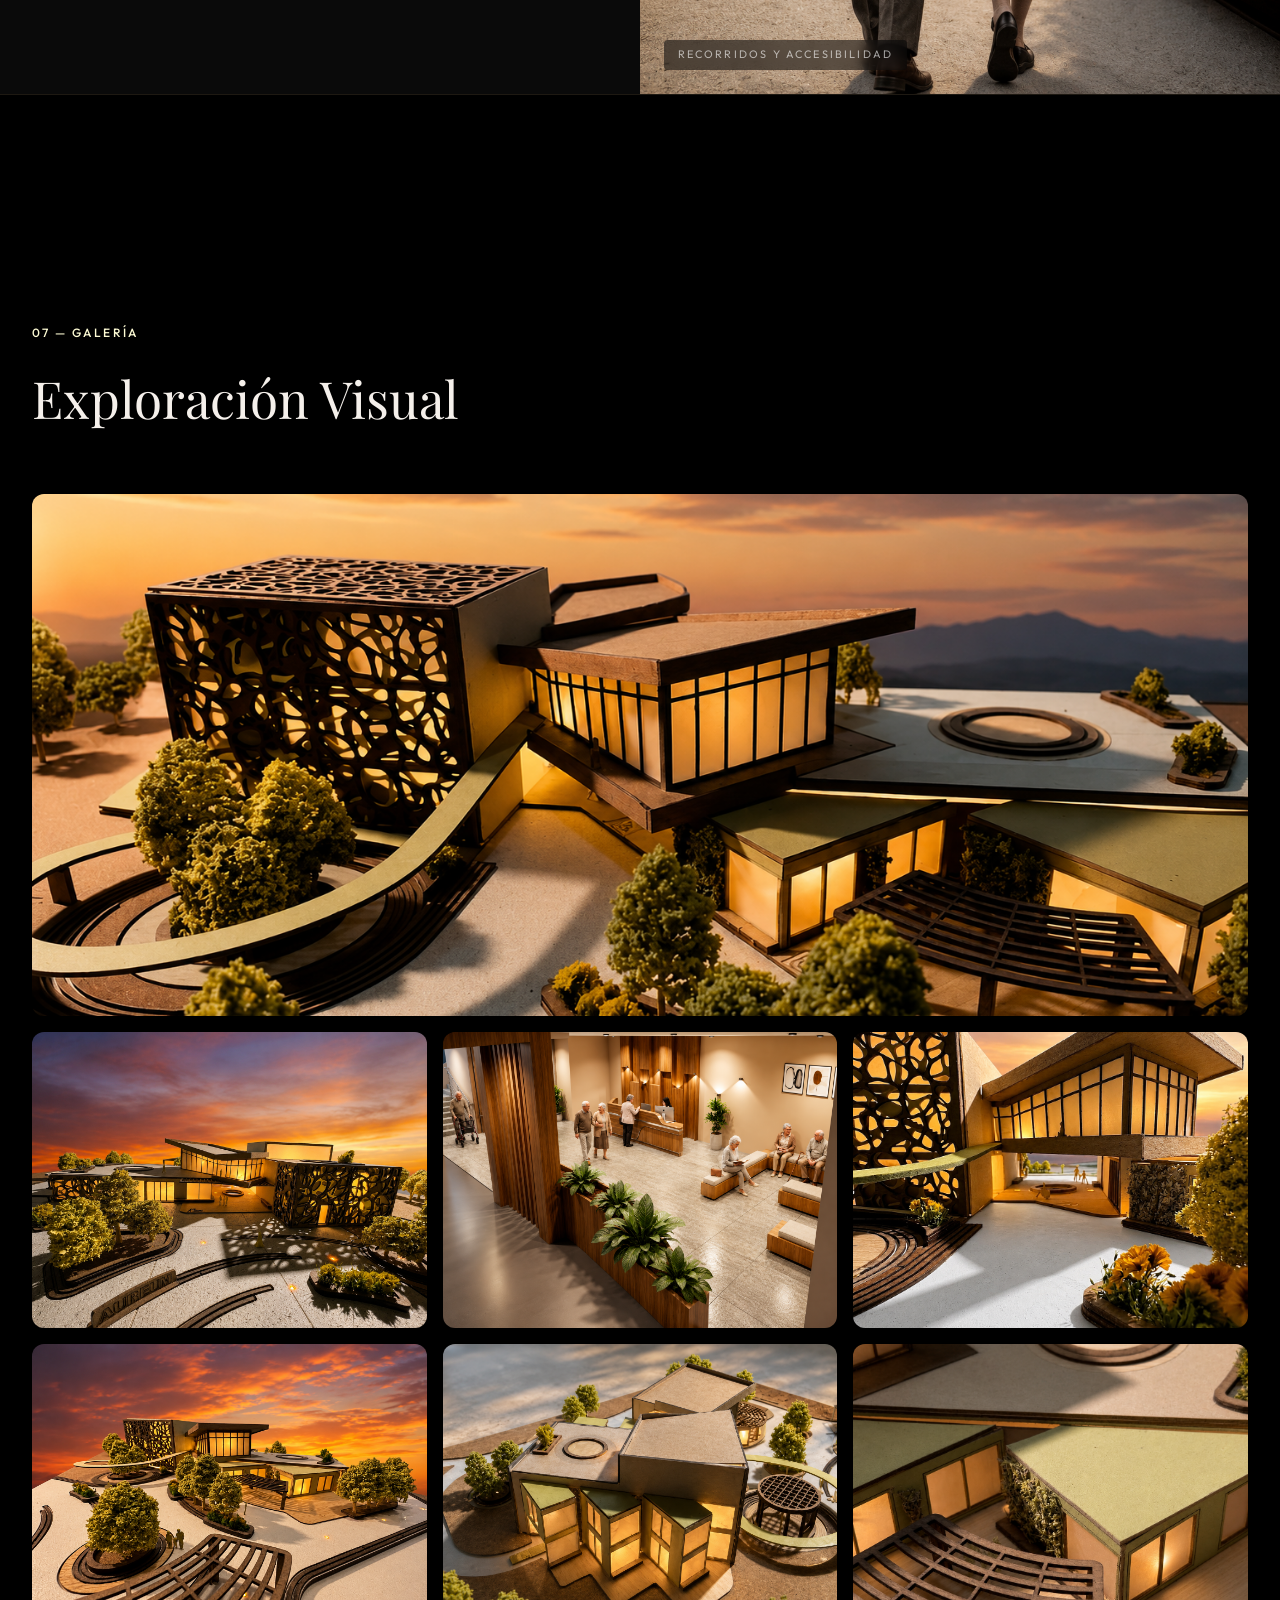
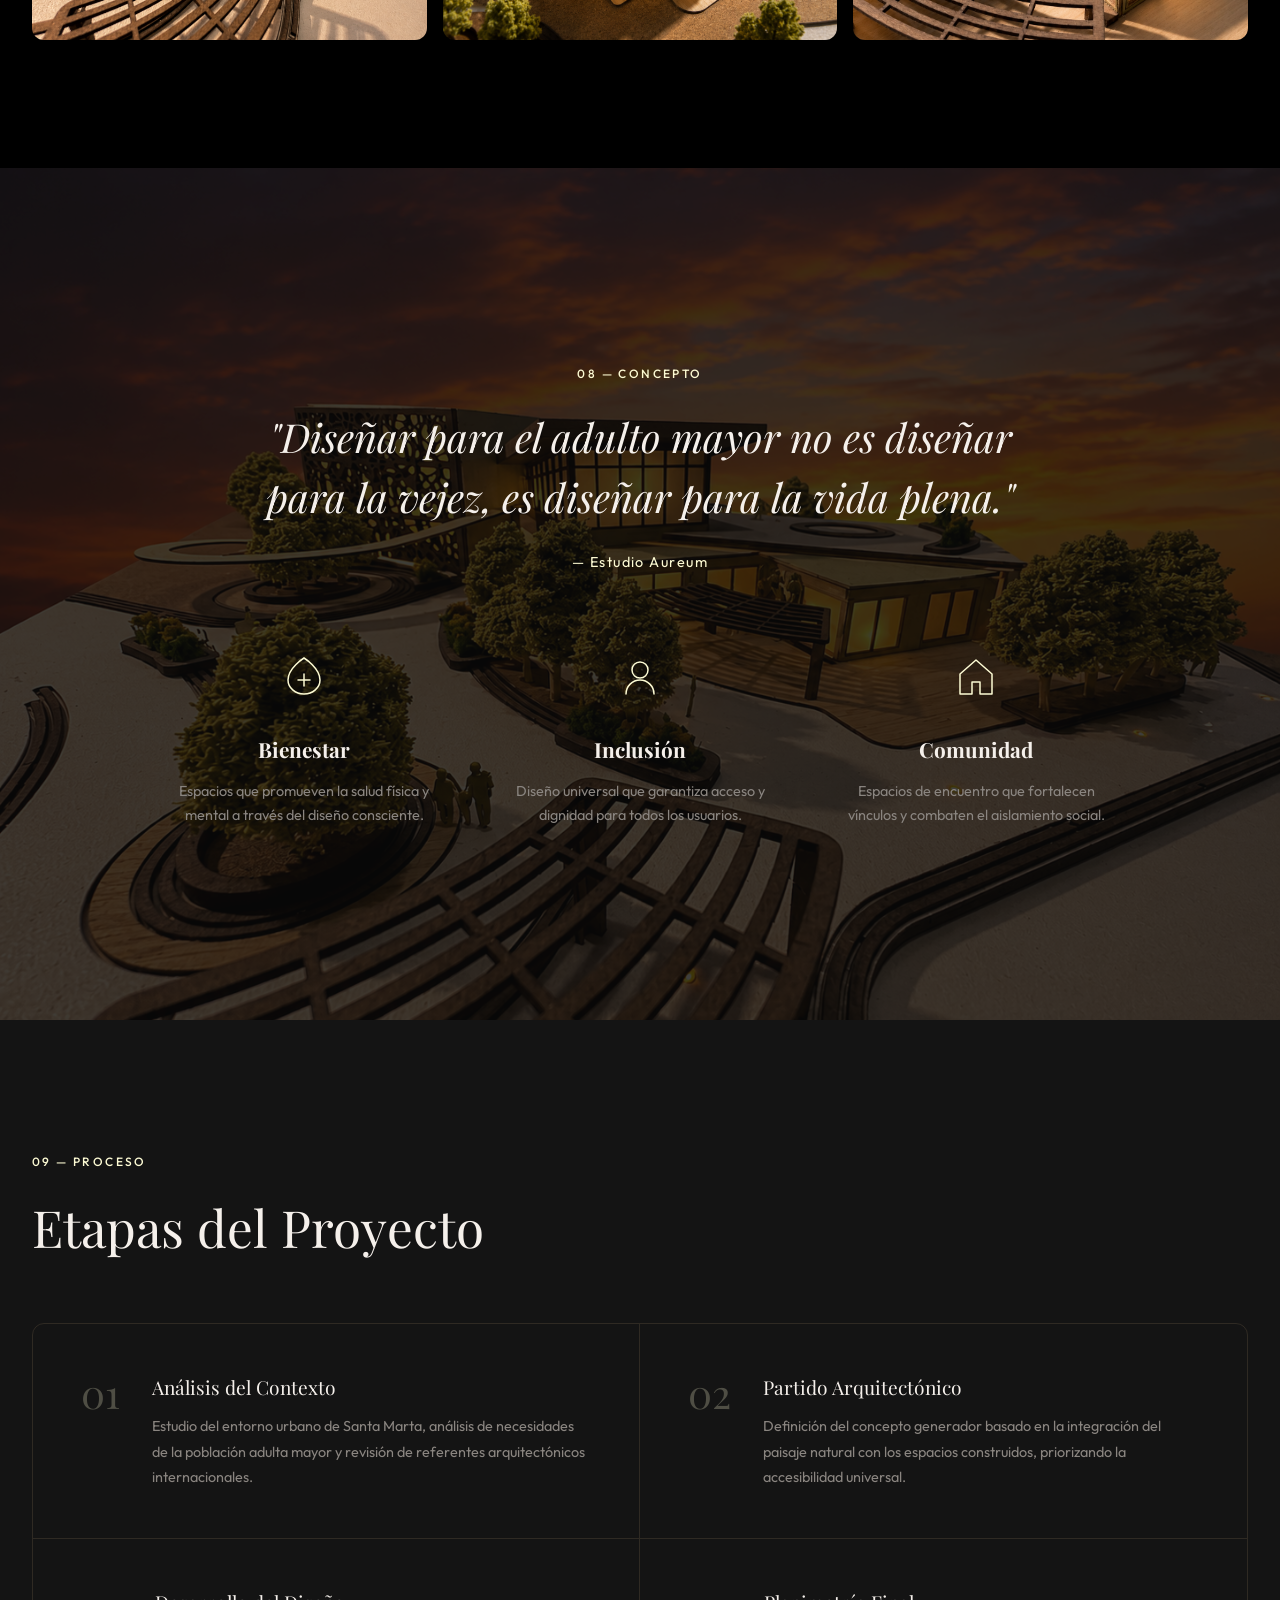
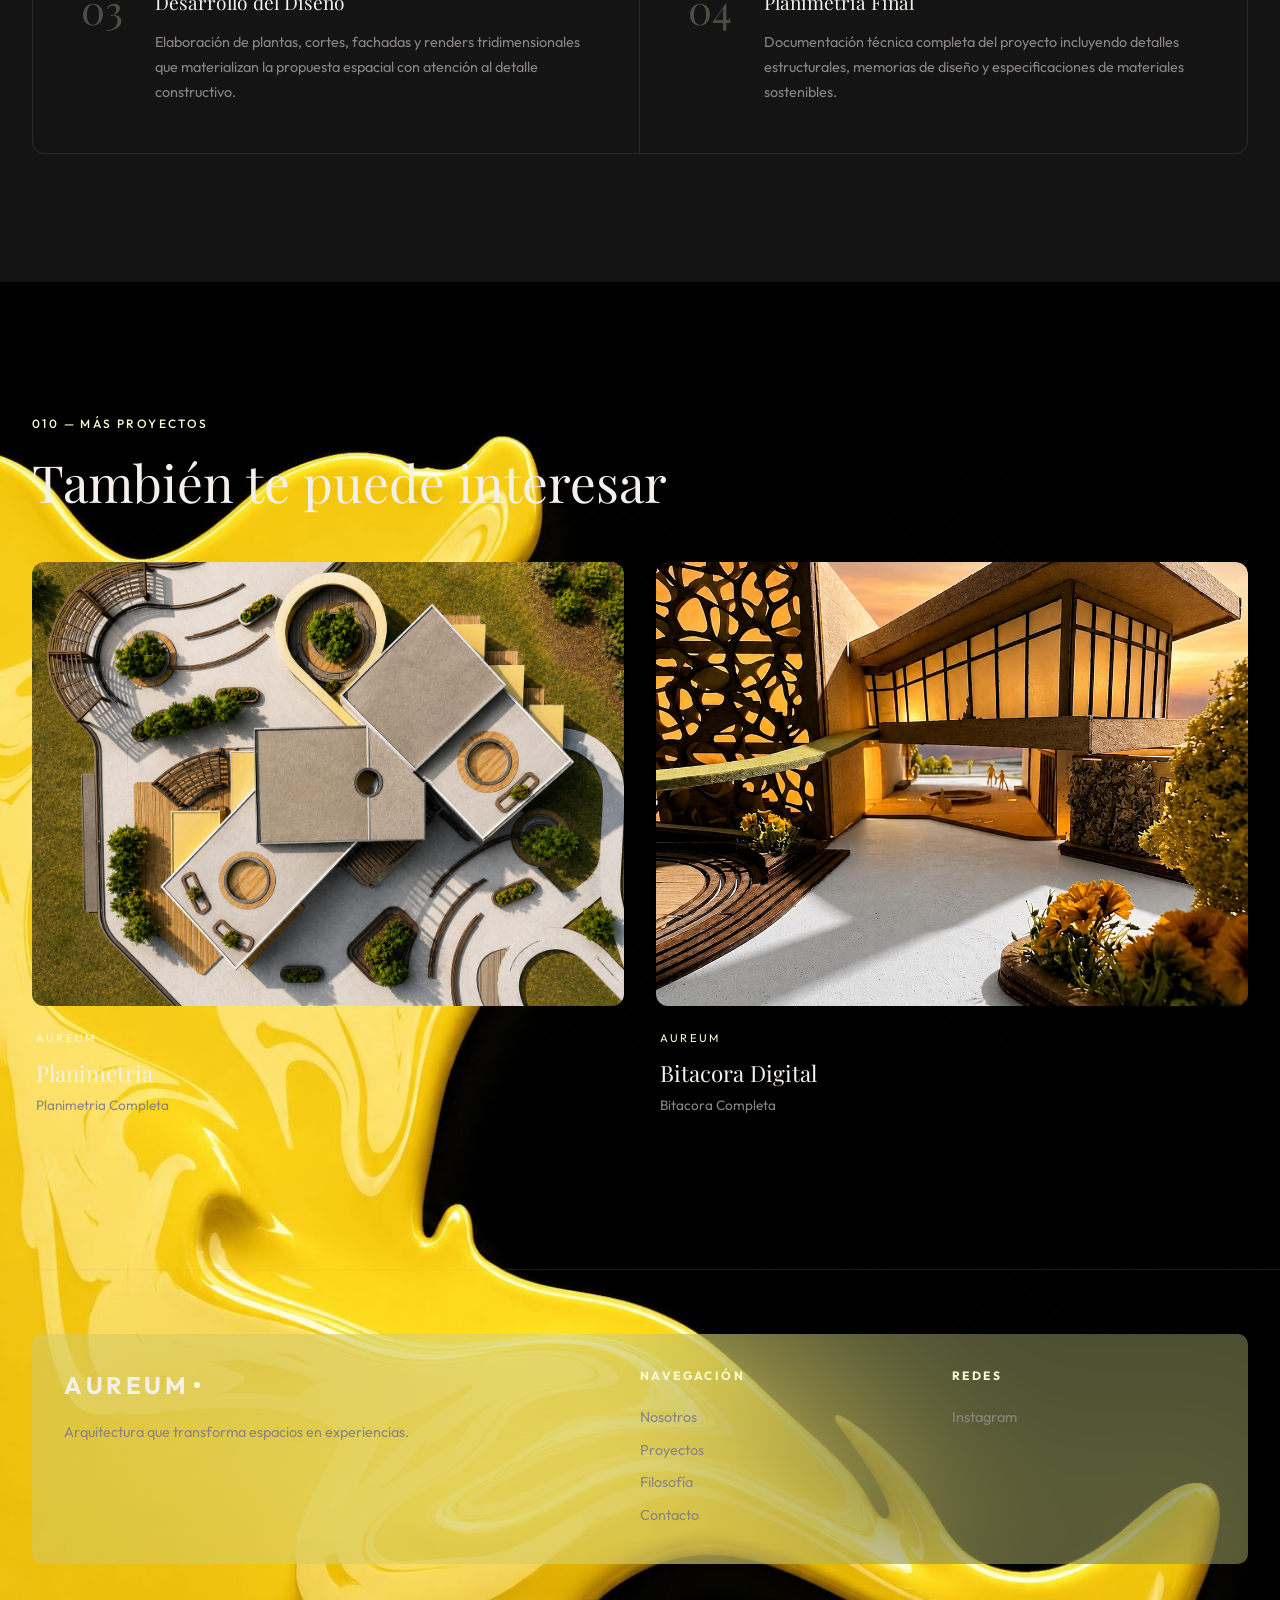
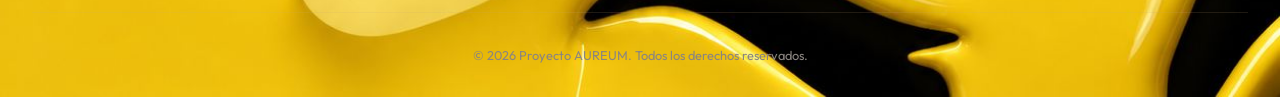
==== commit 0f76e03b: "Se actualizo las imagenes" ====
--- a/proyecto-adulto-mayor.html
+++ b/proyecto-adulto-mayor.html
@@ -62,7 +62,7 @@
     <!-- Project Hero -->
     <section class="project-hero">
         <div class="project-hero-bg">
-            <img src="https://images.unsplash.com/photo-1600585154340-be6161a56a0c?w=1920&q=80" alt="Villa Serena"
+            <img src="img/AUREUM5.png" alt="Villa Serena"
                 class="project-hero-img">
             <div class="project-hero-overlay"></div>
         </div>
@@ -162,14 +162,14 @@
                     </div>
                 </div>
                 <section class="project-fullwidth anim-scale-in" style="width: 80%; height: 450px; margin: auto;">
-                    <img src="img/hero.png" alt="Villa Serena — Vista General" class="project-fullwidth-img">
+                    <img src="img/monteria.jpeg" alt="Villa Serena — Vista General" class="project-fullwidth-img">
                 </section>
             </div>
     </section>
 
     <!-- Main Project Image -->
     <section class="project-fullwidth anim-scale-in">
-        <img src="img/hero.png" alt="Villa Serena — Vista General" class="project-fullwidth-img">
+        <img src="img/AUREUM3.png" alt="Villa Serena — Vista General" class="project-fullwidth-img">
     </section>
 
      <!-- Horizontal Scroll Showcase -->
@@ -212,7 +212,7 @@
                     alrededor de espacios abiertos que permiten iluminación natural, ventilación y descanso.</p>
             </div>
             <div class="split-panel__media anim-scale-in">
-                <img src="img/hero.png" alt="Organización espacial — Complejo Adulto Mayor" class="split-panel__img">
+                <img src="img/AUREUM1.png" alt="Organización espacial — Complejo Adulto Mayor" class="split-panel__img">
                 <div class="split-panel__media-label">Planta de distribución</div>
             </div>
         </div>
@@ -220,7 +220,7 @@
         <!-- 05 — Bioclimática: imagen izquierda, texto derecha -->
         <div class="split-panel split-panel--reverse anim-reveal">
             <div class="split-panel__media anim-scale-in">
-                <img src="img/hero.png" alt="Estrategias bioclimáticas" class="split-panel__img">
+                <img src="img/AUREUM6.png" alt="Estrategias bioclimáticas" class="split-panel__img">
                 <div class="split-panel__media-label">Estrategias bioclimáticas</div>
             </div>
             <div class="split-panel__text">
@@ -249,7 +249,7 @@
                     que disminuyen la sensación de desorientación y favorecen la autonomía.</p>
             </div>
             <div class="split-panel__media anim-scale-in">
-                <img src="img/hero.png" alt="Experiencia del usuario" class="split-panel__img">
+                <img src="img/AUREUM7.png" alt="Experiencia del usuario" class="split-panel__img">
                 <div class="split-panel__media-label">Recorridos y accesibilidad</div>
             </div>
         </div>
@@ -264,27 +264,37 @@
         </div>
         <div class="gallery-grid">
             <div class="gallery-item gallery-item--wide anim-scale-in">
-                <img src="https://images.unsplash.com/photo-1600585154340-be6161a56a0c?w=1200&q=80"
+                <img src="img/AUREUM8.png"
                     alt="Fachada Principal" loading="lazy">
                 <div class="gallery-caption">Fachada Principal</div>
             </div>
             <div class="gallery-item anim-scale-in">
-                <img src="https://images.unsplash.com/photo-1586023492125-27b2c045efd7?w=800&q=80"
+                <img src="img/AUREUM1.png"
                     alt="Espacios Interiores" loading="lazy">
                 <div class="gallery-caption">Espacios Interiores</div>
             </div>
             <div class="gallery-item anim-scale-in">
-                <img src="https://images.unsplash.com/photo-1565182999561-18d7dc61c393?w=800&q=80"
+                <img src="img/AUREUM2.png"
                     alt="Jardines Terapéuticos" loading="lazy">
                 <div class="gallery-caption">Jardines Terapéuticos</div>
             </div>
             <div class="gallery-item anim-scale-in">
-                <img src="https://images.unsplash.com/photo-1618221195710-dd6b41faaea6?w=800&q=80"
+                <img src="img/AUREUM4.png"
                     alt="Zona de Terapias" loading="lazy">
                 <div class="gallery-caption">Zona de Terapias</div>
             </div>
             <div class="gallery-item anim-scale-in">
-                <img src="https://images.unsplash.com/photo-1512917774080-9991f1c4c750?w=800&q=80"
+                <img src="img/AUREUM3.png"
+                    alt="Área de Descanso" loading="lazy">
+                <div class="gallery-caption">Área de Descanso</div>
+            </div>
+            <div class="gallery-item anim-scale-in">
+                <img src="img/AUREUM9.png"
+                    alt="Área de Descanso" loading="lazy">
+                <div class="gallery-caption">Área de Descanso</div>
+            </div>
+            <div class="gallery-item anim-scale-in">
+                <img src="img/AUREUM6.png"
                     alt="Área de Descanso" loading="lazy">
                 <div class="gallery-caption">Área de Descanso</div>
             </div>
@@ -294,7 +304,7 @@
     <!-- Project Philosophy -->
     <section class="project-philosophy">
         <div class="parallax-bg">
-            <img src="https://images.unsplash.com/photo-1600607687939-ce8a6c25118c?w=1600&q=80"
+            <img src="img/AUREUM3.png"
                 alt="Ambiente arquitectónico" class="parallax-img">
         </div>
         <div class="philosophy-overlay"></div>
@@ -394,7 +404,7 @@
                  <!-- Planimetria -->
                 <article class="project-card anim-scale-in" id="project-planimetria">
                     <div class="project-img-wrapper">
-                        <img src="https://images.unsplash.com/photo-1486406146926-c627a92ad1ab?w=800&q=80"
+                        <img src="img/Planimetria1.png"
                             alt="Torre Nimbus" class="project-img" loading="lazy">
                         <div class="project-overlay">
                             <a href="proyecto-planimetria.html">
@@ -412,10 +422,9 @@
                  <!--Bitacora -->
                 <article class="project-card anim-scale-in" id="project-bitacora">
                     <div class="project-img-wrapper">
-                        <img src="https://images.unsplash.com/photo-1600607687939-ce8a6c25118c?w=800&q=80"
-                            alt="Proyecto Residencial" class="project-img" loading="lazy">
+                        <img src="img/AUREUM4.png" alt="Proyecto Residencial" class="project-img" loading="lazy">
                         <div class="project-overlay">
-                            <a href="proyecto-torre-nimbus.html">
+                            <a href="https://sites.google.com/miugca.edu.co/ciamrevista/inicio">
                                 <span class="project-view">Ver Proyecto →</span>
                             </a>
                         </div>
--- a/styles.css
+++ b/styles.css
@@ -414,7 +414,7 @@
     overflow: hidden; text-align: center;
 }
 .parallax-bg { position: absolute; inset: -20% 0; }
-.parallax-img { width: 100%; height: 100%; object-fit: cover; }
+.parallax-img { width: 100%; height: 100%; object-fit: contain;  }
 .philosophy-overlay {
     position: absolute; inset: 0;
     background: rgba(10,10,10,0.78);
@@ -715,3 +715,71 @@
     .hero-progress { display: none; }
     .hero-cine-bar { height: 3vh; }
 }
+
+/* ========== DOWNLOAD BUTTON ========== */
+.gallery-download-wrapper {
+    margin-top: 2.5rem;
+}
+
+.btn-download {
+    display: inline-flex;
+    align-items: center;
+    gap: 0.85rem;
+    padding: 0.9rem 1.75rem;
+    border: 1px solid var(--accent);
+    color: var(--accent);
+    font-size: 0.82rem;
+    font-weight: 600;
+    letter-spacing: 0.12em;
+    text-transform: uppercase;
+    border-radius: 6px;
+    text-decoration: none;
+    transition: background var(--transition), color var(--transition),
+                transform 0.2s ease, box-shadow 0.2s ease;
+    position: relative;
+    overflow: hidden;
+}
+
+.btn-download::before {
+    content: '';
+    position: absolute;
+    inset: 0;
+    background: var(--accent);
+    transform: scaleX(0);
+    transform-origin: left;
+    transition: transform 0.35s cubic-bezier(0.25, 0.46, 0.45, 0.94);
+    z-index: 0;
+}
+
+.btn-download:hover::before { transform: scaleX(1); }
+.btn-download:hover { color: var(--bg); box-shadow: 0 8px 24px rgba(253,251,212,0.15); transform: translateY(-2px); }
+.btn-download:active { transform: translateY(0); }
+
+.btn-download__icon,
+.btn-download__text,
+.btn-download__label {
+    position: relative;
+    z-index: 1;
+}
+
+.btn-download__icon {
+    display: flex;
+    align-items: center;
+    animation: download-bounce 2s ease-in-out infinite;
+}
+
+.btn-download__label {
+    font-size: 0.65rem;
+    font-weight: 700;
+    letter-spacing: 0.1em;
+    padding: 0.2rem 0.5rem;
+    border: 1px solid currentColor;
+    border-radius: 3px;
+    opacity: 0.75;
+}
+
+@keyframes download-bounce {
+    0%, 100% { transform: translateY(0); }
+    50%       { transform: translateY(3px); }
+}
+
